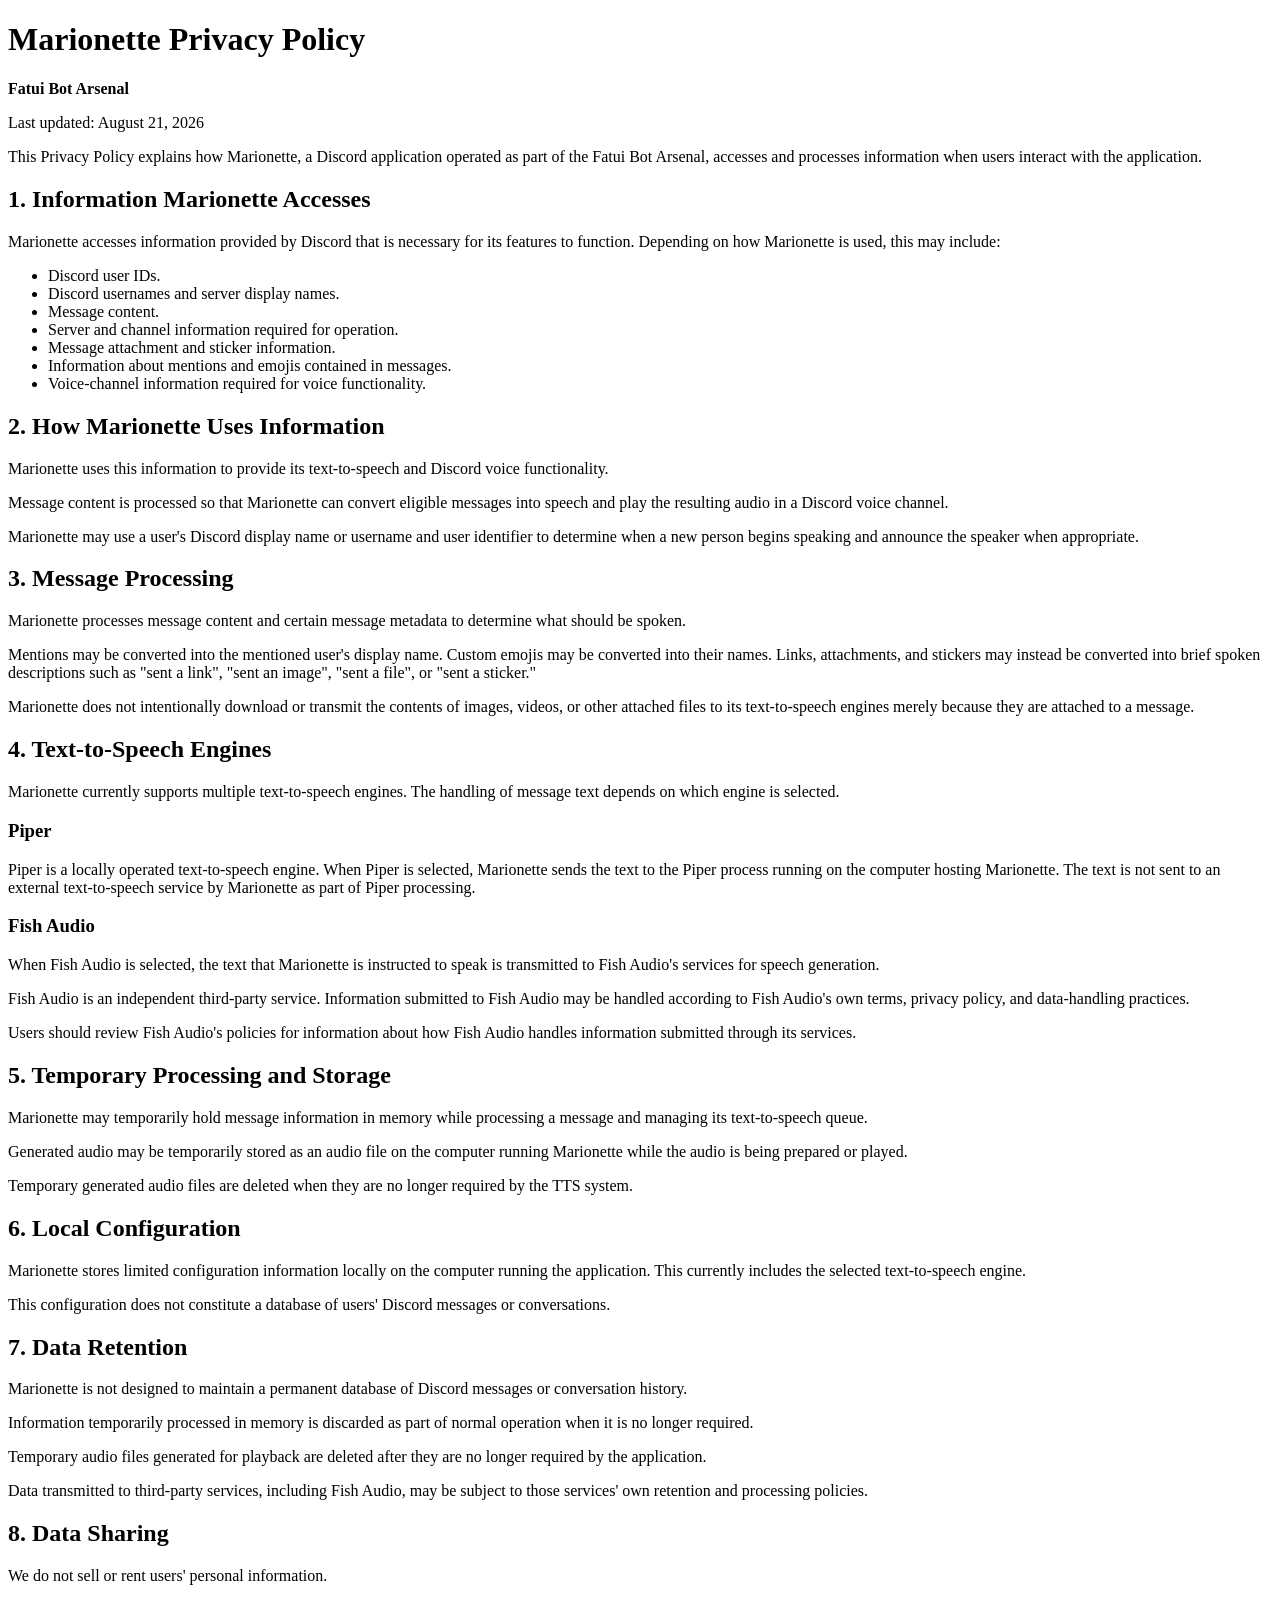
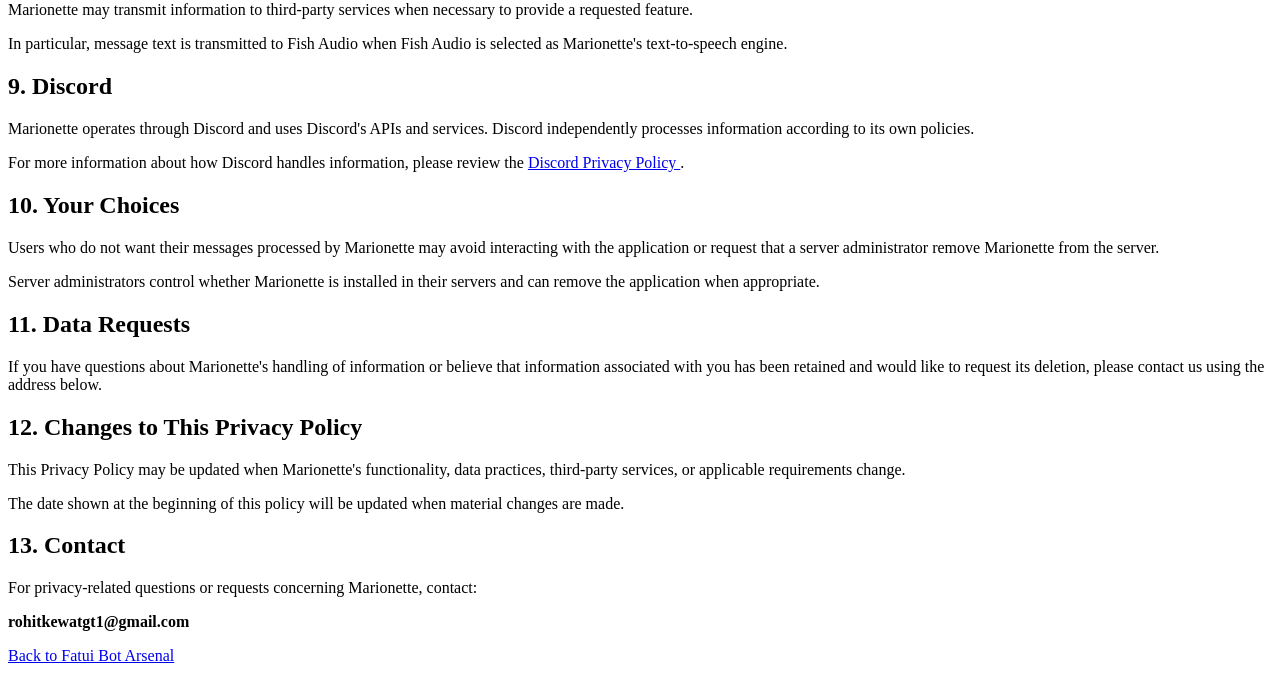
==== marionette/privacy.html @ b76c9cc2 "Update privacy.html" ====
<!DOCTYPE html>
<html lang="en">
<head>
    <meta charset="UTF-8">
    <meta name="viewport" content="width=device-width, initial-scale=1.0">

    <title>Privacy Policy - Marionette</title>
</head>

<body>

    <h1>Marionette Privacy Policy</h1>

    <p>
        <strong>Fatui Bot Arsenal</strong>
    </p>

    <p>
        Last updated: August 21, 2026
    </p>

    <p>
        This Privacy Policy explains how Marionette, a Discord
        application operated as part of the Fatui Bot Arsenal,
        accesses and processes information when users interact with
        the application.
    </p>


    <h2>1. Information Marionette Accesses</h2>

    <p>
        Marionette accesses information provided by Discord that is
        necessary for its features to function. Depending on how
        Marionette is used, this may include:
    </p>

    <ul>
        <li>Discord user IDs.</li>
        <li>Discord usernames and server display names.</li>
        <li>Message content.</li>
        <li>Server and channel information required for operation.</li>
        <li>Message attachment and sticker information.</li>
        <li>Information about mentions and emojis contained in messages.</li>
        <li>Voice-channel information required for voice functionality.</li>
    </ul>


    <h2>2. How Marionette Uses Information</h2>

    <p>
        Marionette uses this information to provide its text-to-speech
        and Discord voice functionality.
    </p>

    <p>
        Message content is processed so that Marionette can convert
        eligible messages into speech and play the resulting audio
        in a Discord voice channel.
    </p>

    <p>
        Marionette may use a user's Discord display name or username
        and user identifier to determine when a new person begins
        speaking and announce the speaker when appropriate.
    </p>


    <h2>3. Message Processing</h2>

    <p>
        Marionette processes message content and certain message
        metadata to determine what should be spoken.
    </p>

    <p>
        Mentions may be converted into the mentioned user's display
        name. Custom emojis may be converted into their names.
        Links, attachments, and stickers may instead be converted
        into brief spoken descriptions such as "sent a link",
        "sent an image", "sent a file", or "sent a sticker."
    </p>

    <p>
        Marionette does not intentionally download or transmit the
        contents of images, videos, or other attached files to its
        text-to-speech engines merely because they are attached to a
        message.
    </p>


    <h2>4. Text-to-Speech Engines</h2>

    <p>
        Marionette currently supports multiple text-to-speech
        engines. The handling of message text depends on which
        engine is selected.
    </p>


    <h3>Piper</h3>

    <p>
        Piper is a locally operated text-to-speech engine. When Piper
        is selected, Marionette sends the text to the Piper process
        running on the computer hosting Marionette. The text is not
        sent to an external text-to-speech service by Marionette as
        part of Piper processing.
    </p>


    <h3>Fish Audio</h3>

    <p>
        When Fish Audio is selected, the text that Marionette is
        instructed to speak is transmitted to Fish Audio's services
        for speech generation.
    </p>

    <p>
        Fish Audio is an independent third-party service. Information
        submitted to Fish Audio may be handled according to Fish
        Audio's own terms, privacy policy, and data-handling
        practices.
    </p>

    <p>
        Users should review Fish Audio's policies for information
        about how Fish Audio handles information submitted through
        its services.
    </p>


    <h2>5. Temporary Processing and Storage</h2>

    <p>
        Marionette may temporarily hold message information in memory
        while processing a message and managing its text-to-speech
        queue.
    </p>

    <p>
        Generated audio may be temporarily stored as an audio file
        on the computer running Marionette while the audio is being
        prepared or played.
    </p>

    <p>
        Temporary generated audio files are deleted when they are no
        longer required by the TTS system.
    </p>


    <h2>6. Local Configuration</h2>

    <p>
        Marionette stores limited configuration information locally
        on the computer running the application. This currently
        includes the selected text-to-speech engine.
    </p>

    <p>
        This configuration does not constitute a database of users'
        Discord messages or conversations.
    </p>


    <h2>7. Data Retention</h2>

    <p>
        Marionette is not designed to maintain a permanent database
        of Discord messages or conversation history.
    </p>

    <p>
        Information temporarily processed in memory is discarded as
        part of normal operation when it is no longer required.
    </p>

    <p>
        Temporary audio files generated for playback are deleted
        after they are no longer required by the application.
    </p>

    <p>
        Data transmitted to third-party services, including Fish
        Audio, may be subject to those services' own retention and
        processing policies.
    </p>


    <h2>8. Data Sharing</h2>

    <p>
        We do not sell or rent users' personal information.
    </p>

    <p>
        Marionette may transmit information to third-party services
        when necessary to provide a requested feature.
    </p>

    <p>
        In particular, message text is transmitted to Fish Audio when
        Fish Audio is selected as Marionette's text-to-speech engine.
    </p>


    <h2>9. Discord</h2>

    <p>
        Marionette operates through Discord and uses Discord's APIs
        and services. Discord independently processes information
        according to its own policies.
    </p>

    <p>
        For more information about how Discord handles information,
        please review the
        <a href="https://discord.com/privacy">
            Discord Privacy Policy
        </a>.
    </p>


    <h2>10. Your Choices</h2>

    <p>
        Users who do not want their messages processed by Marionette
        may avoid interacting with the application or request that a
        server administrator remove Marionette from the server.
    </p>

    <p>
        Server administrators control whether Marionette is installed
        in their servers and can remove the application when
        appropriate.
    </p>


    <h2>11. Data Requests</h2>

    <p>
        If you have questions about Marionette's handling of
        information or believe that information associated with you
        has been retained and would like to request its deletion,
        please contact us using the address below.
    </p>


    <h2>12. Changes to This Privacy Policy</h2>

    <p>
        This Privacy Policy may be updated when Marionette's
        functionality, data practices, third-party services, or
        applicable requirements change.
    </p>

    <p>
        The date shown at the beginning of this policy will be
        updated when material changes are made.
    </p>


    <h2>13. Contact</h2>

    <p>
        For privacy-related questions or requests concerning
        Marionette, contact:
    </p>

    <p>
        <strong>rohitkewatgt1@gmail.com</strong>
    </p>


    <p>
        <a href="../index.html">
            Back to Fatui Bot Arsenal
        </a>
    </p>

</body>
</html>
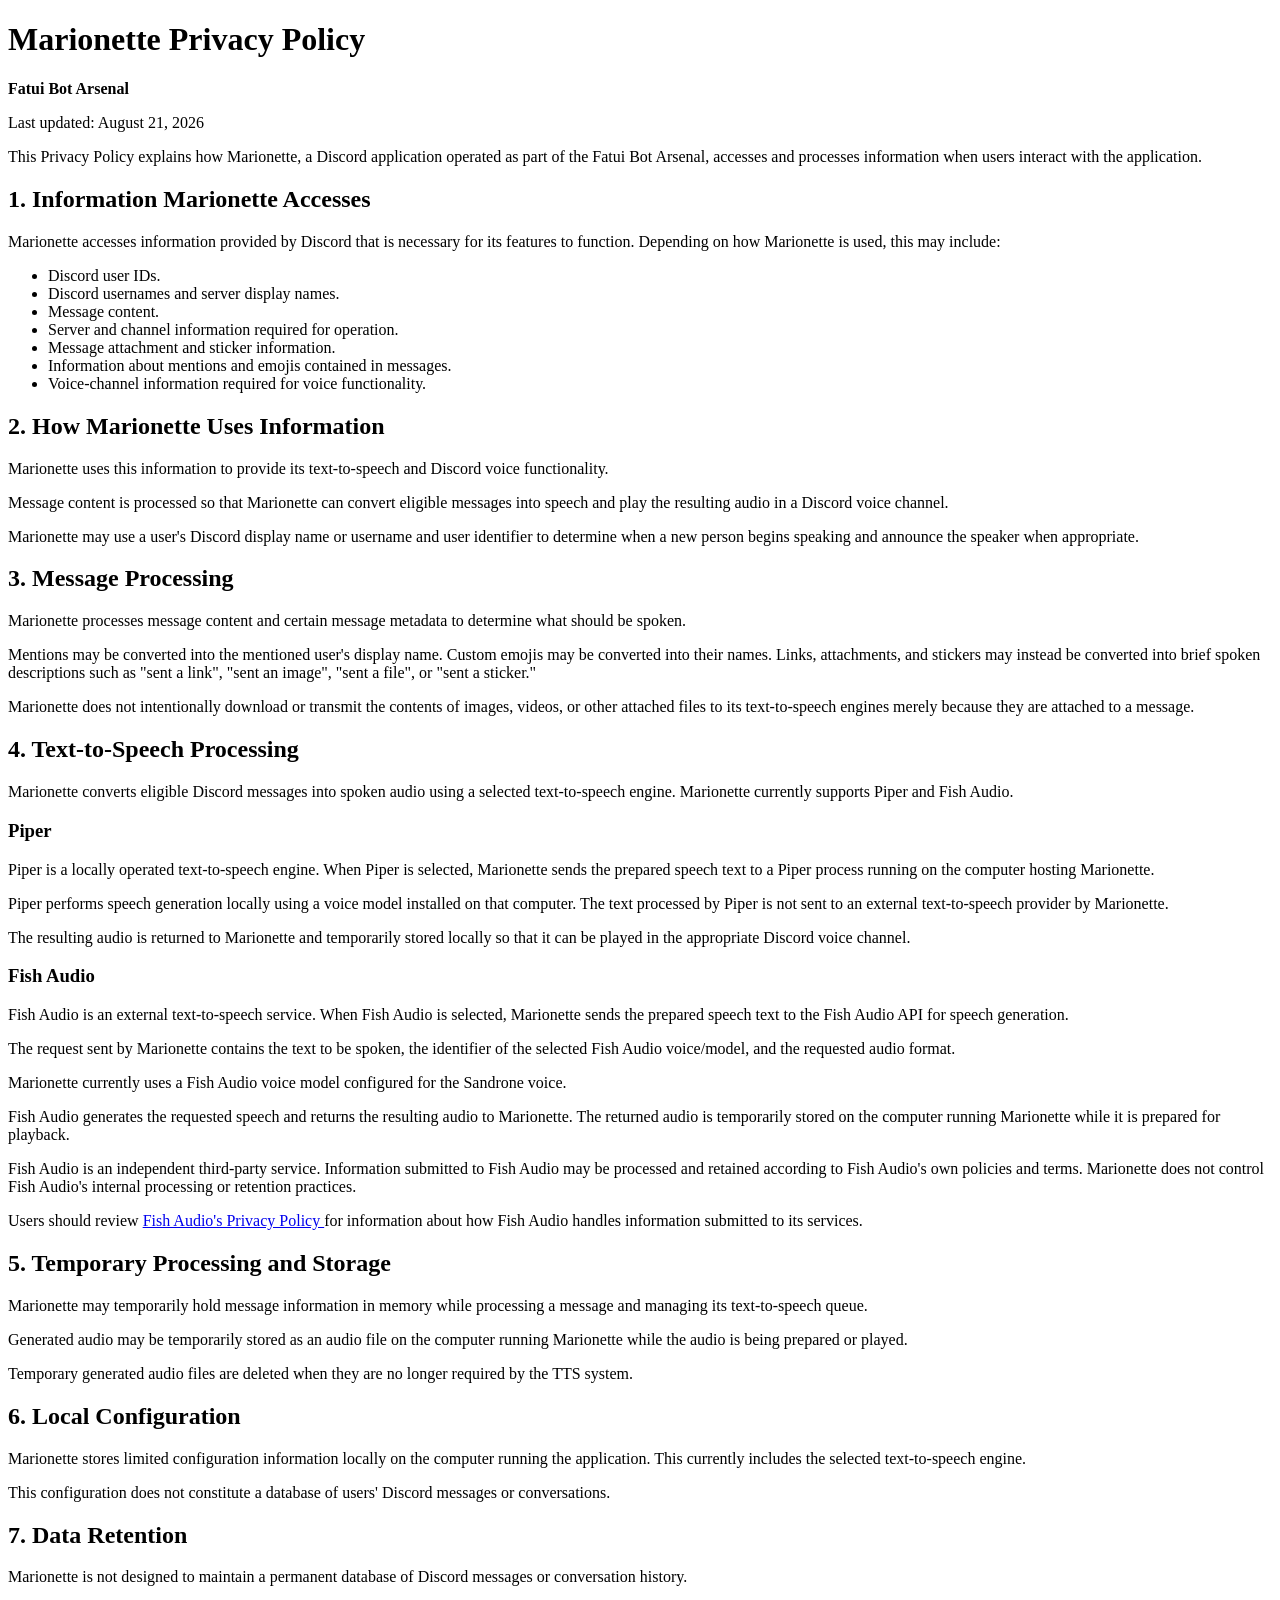
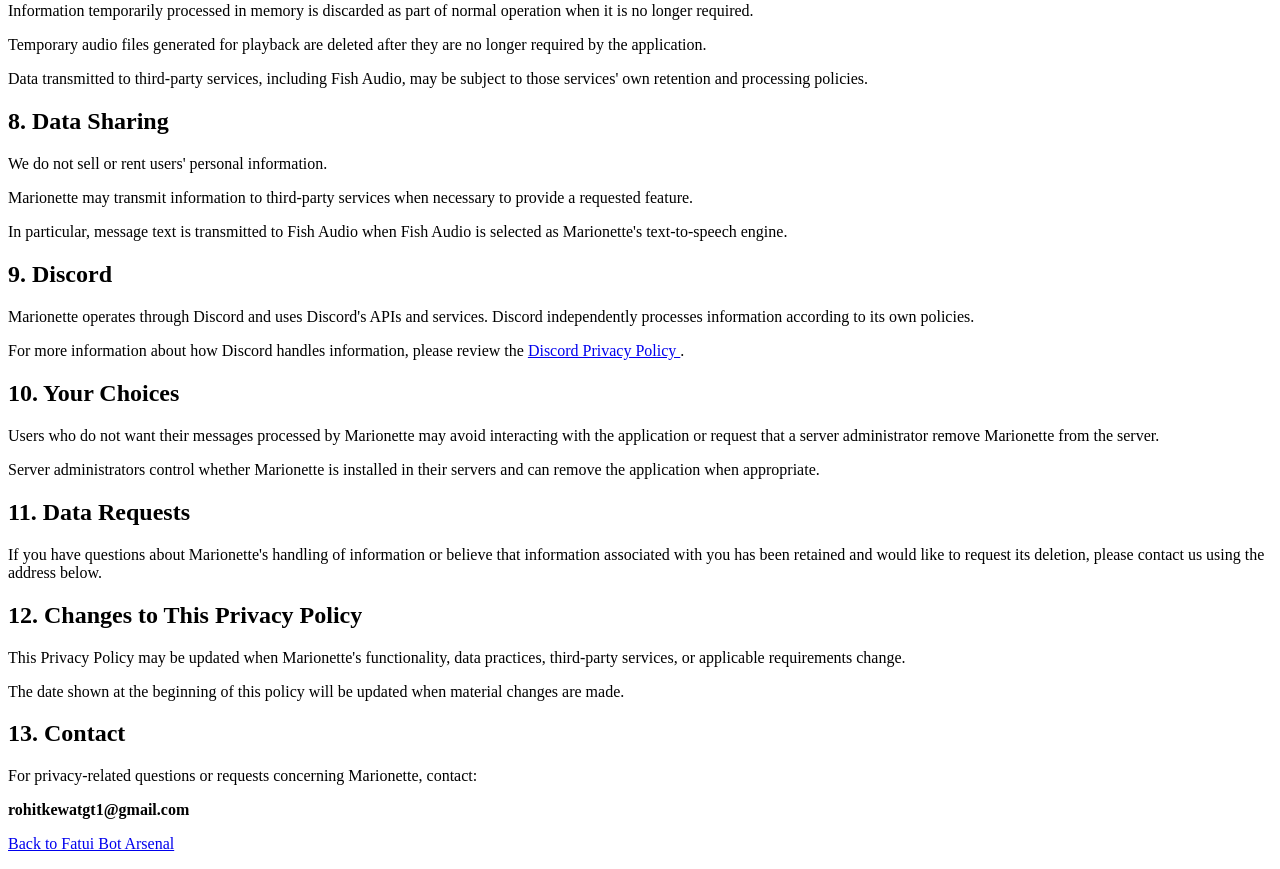
==== commit 9e57f934: "Update privacy.html" ====
--- a/marionette/privacy.html
+++ b/marionette/privacy.html
@@ -89,47 +89,76 @@
     </p>
 
 
-    <h2>4. Text-to-Speech Engines</h2>
-
-    <p>
-        Marionette currently supports multiple text-to-speech
-        engines. The handling of message text depends on which
-        engine is selected.
-    </p>
-
-
-    <h3>Piper</h3>
-
-    <p>
-        Piper is a locally operated text-to-speech engine. When Piper
-        is selected, Marionette sends the text to the Piper process
-        running on the computer hosting Marionette. The text is not
-        sent to an external text-to-speech service by Marionette as
-        part of Piper processing.
-    </p>
-
-
-    <h3>Fish Audio</h3>
-
-    <p>
-        When Fish Audio is selected, the text that Marionette is
-        instructed to speak is transmitted to Fish Audio's services
-        for speech generation.
-    </p>
-
-    <p>
-        Fish Audio is an independent third-party service. Information
-        submitted to Fish Audio may be handled according to Fish
-        Audio's own terms, privacy policy, and data-handling
-        practices.
-    </p>
-
-    <p>
-        Users should review Fish Audio's policies for information
-        about how Fish Audio handles information submitted through
-        its services.
-    </p>
-
+    <h2>4. Text-to-Speech Processing</h2>
+
+<p>
+    Marionette converts eligible Discord messages into spoken audio
+    using a selected text-to-speech engine. Marionette currently
+    supports Piper and Fish Audio.
+</p>
+
+<h3>Piper</h3>
+
+<p>
+    Piper is a locally operated text-to-speech engine. When Piper is
+    selected, Marionette sends the prepared speech text to a Piper
+    process running on the computer hosting Marionette.
+</p>
+
+<p>
+    Piper performs speech generation locally using a voice model
+    installed on that computer. The text processed by Piper is not
+    sent to an external text-to-speech provider by Marionette.
+</p>
+
+<p>
+    The resulting audio is returned to Marionette and temporarily
+    stored locally so that it can be played in the appropriate
+    Discord voice channel.
+</p>
+
+<h3>Fish Audio</h3>
+
+<p>
+    Fish Audio is an external text-to-speech service. When Fish Audio
+    is selected, Marionette sends the prepared speech text to the
+    Fish Audio API for speech generation.
+</p>
+
+<p>
+    The request sent by Marionette contains the text to be spoken,
+    the identifier of the selected Fish Audio voice/model, and the
+    requested audio format.
+</p>
+
+<p>
+    Marionette currently uses a Fish Audio voice model configured for
+    the Sandrone voice.
+</p>
+
+<p>
+    Fish Audio generates the requested speech and returns the
+    resulting audio to Marionette. The returned audio is temporarily
+    stored on the computer running Marionette while it is prepared
+    for playback.
+</p>
+
+<p>
+    Fish Audio is an independent third-party service. Information
+    submitted to Fish Audio may be processed and retained according
+    to Fish Audio's own policies and terms. Marionette does not
+    control Fish Audio's internal processing or retention practices.
+</p>
+
+<p>
+    Users should review
+    <a href="https://fish.audio/privacy/">
+        Fish Audio's Privacy Policy
+    </a>
+    for information about how Fish Audio handles information
+    submitted to its services.
+</p>
+    
 
     <h2>5. Temporary Processing and Storage</h2>
 
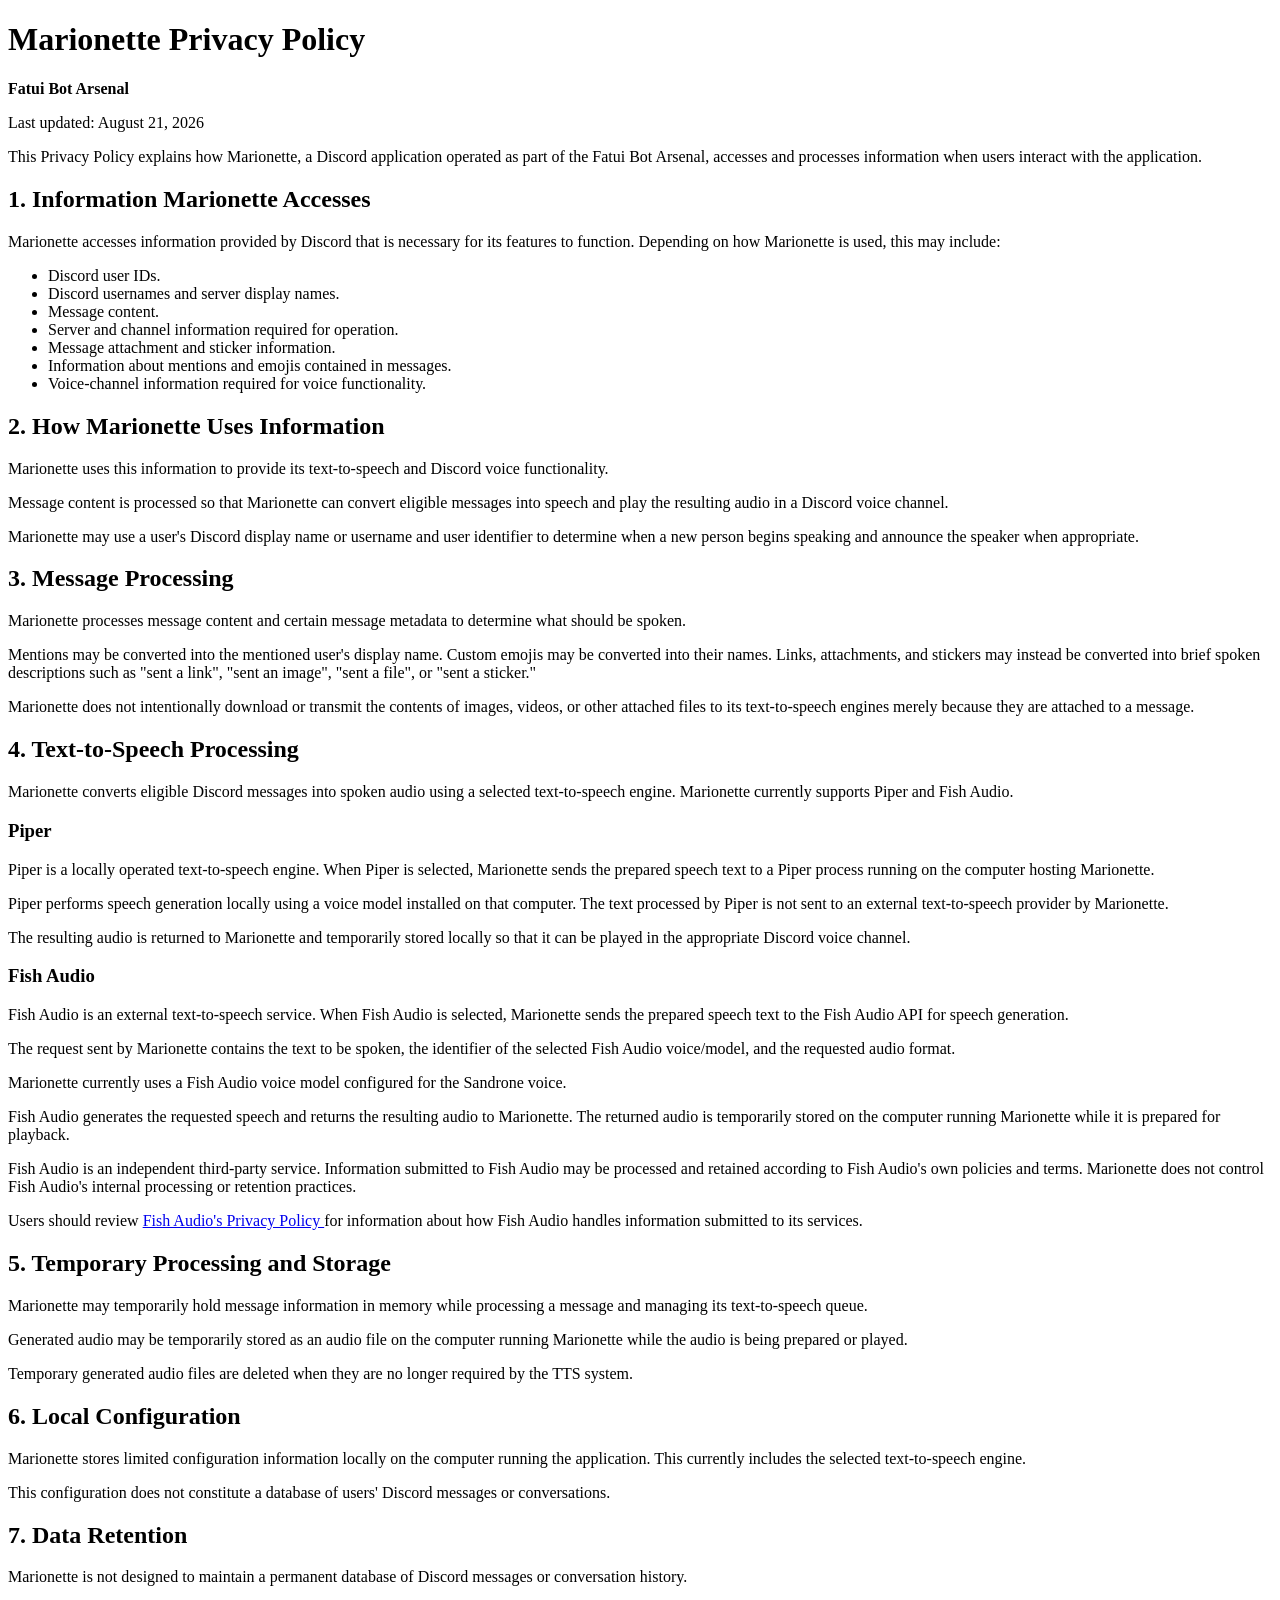
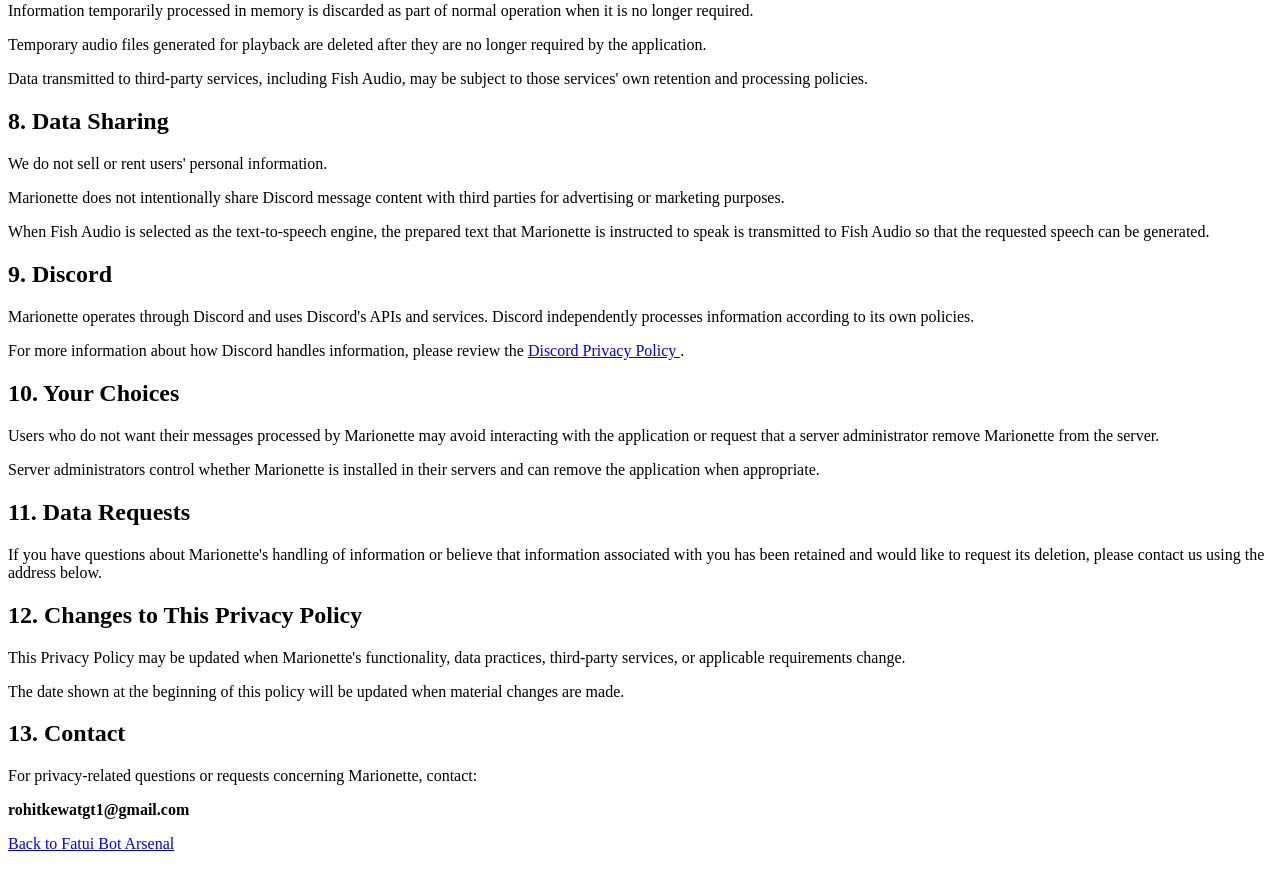
==== commit d2a0cf04: "Update privacy.html" ====
--- a/marionette/privacy.html
+++ b/marionette/privacy.html
@@ -218,22 +218,23 @@
     </p>
 
 
-    <h2>8. Data Sharing</h2>
-
-    <p>
-        We do not sell or rent users' personal information.
-    </p>
-
-    <p>
-        Marionette may transmit information to third-party services
-        when necessary to provide a requested feature.
-    </p>
-
-    <p>
-        In particular, message text is transmitted to Fish Audio when
-        Fish Audio is selected as Marionette's text-to-speech engine.
-    </p>
-
+<h2>8. Data Sharing</h2>
+
+<p>
+    We do not sell or rent users' personal information.
+</p>
+
+<p>
+    Marionette does not intentionally share Discord message content
+    with third parties for advertising or marketing purposes.
+</p>
+
+<p>
+    When Fish Audio is selected as the text-to-speech engine,
+    the prepared text that Marionette is instructed to speak is
+    transmitted to Fish Audio so that the requested speech can be
+    generated.
+</p>
 
     <h2>9. Discord</h2>
 
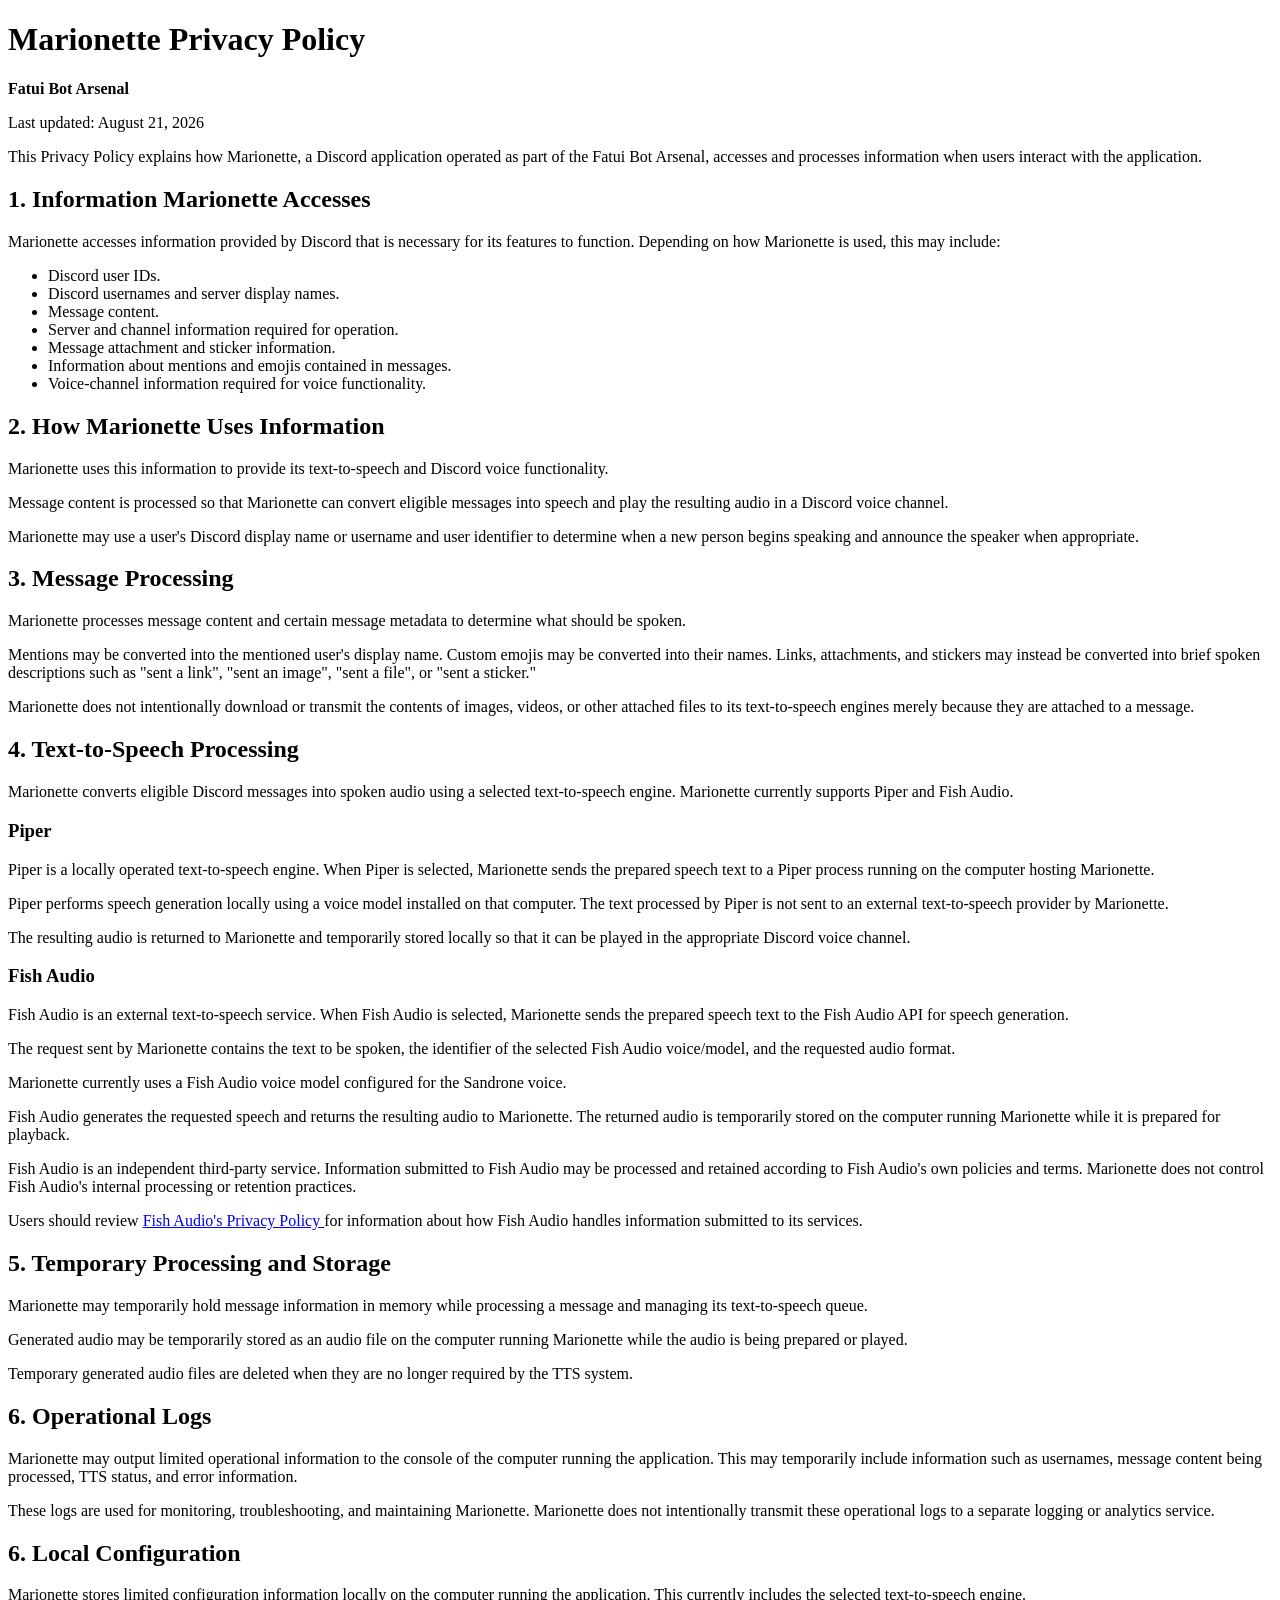
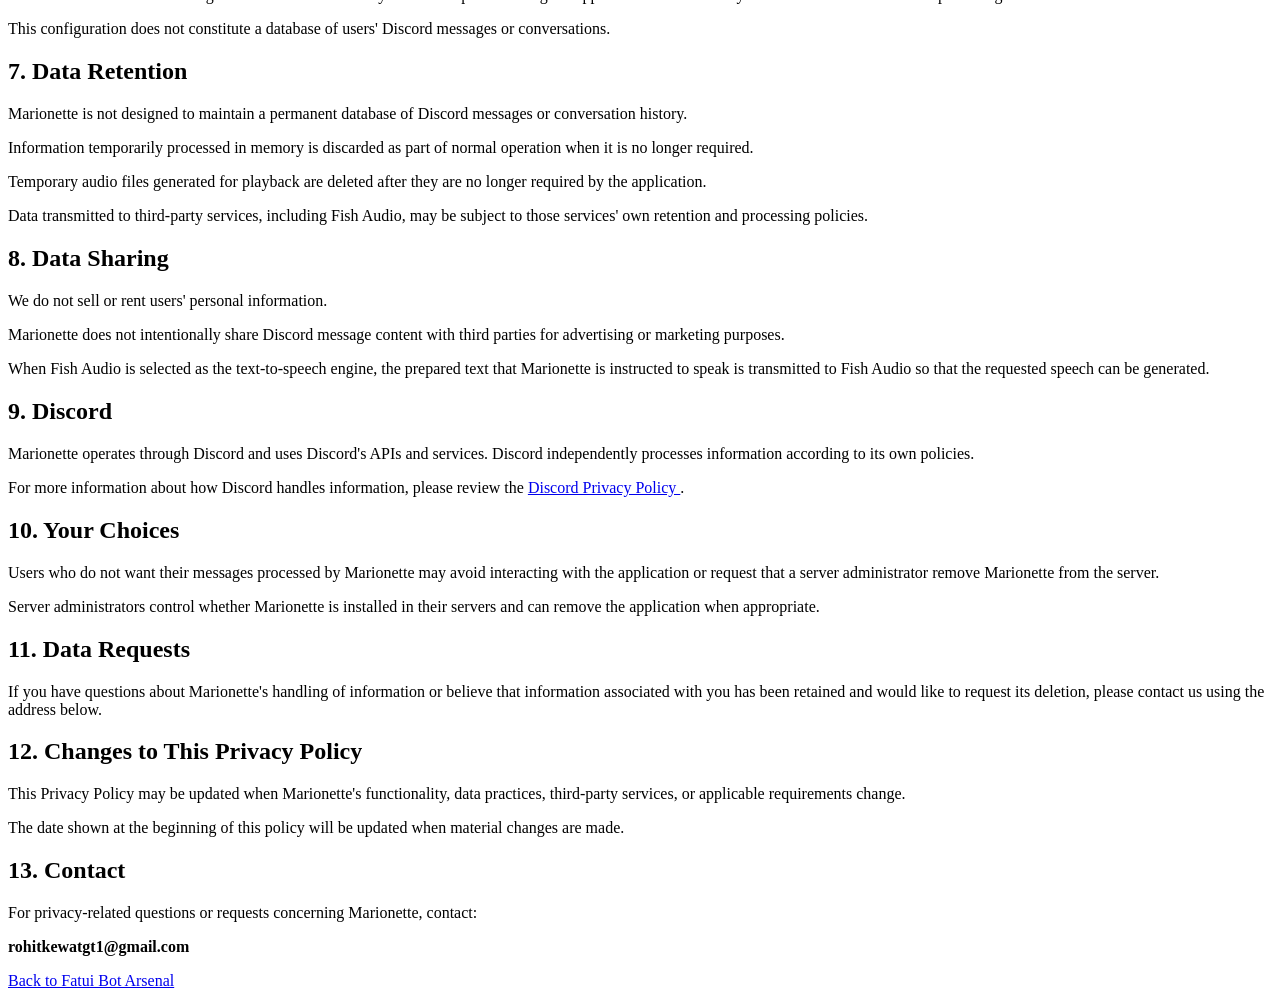
==== commit 7d5dc1a7: "Update privacy.html" ====
--- a/marionette/privacy.html
+++ b/marionette/privacy.html
@@ -180,6 +180,22 @@
     </p>
 
 
+    <h2>6. Operational Logs</h2>
+
+<p>
+    Marionette may output limited operational information to the
+    console of the computer running the application. This may
+    temporarily include information such as usernames, message
+    content being processed, TTS status, and error information.
+</p>
+
+<p>
+    These logs are used for monitoring, troubleshooting, and
+    maintaining Marionette. Marionette does not intentionally
+    transmit these operational logs to a separate logging or
+    analytics service.
+</p>
+    
     <h2>6. Local Configuration</h2>
 
     <p>
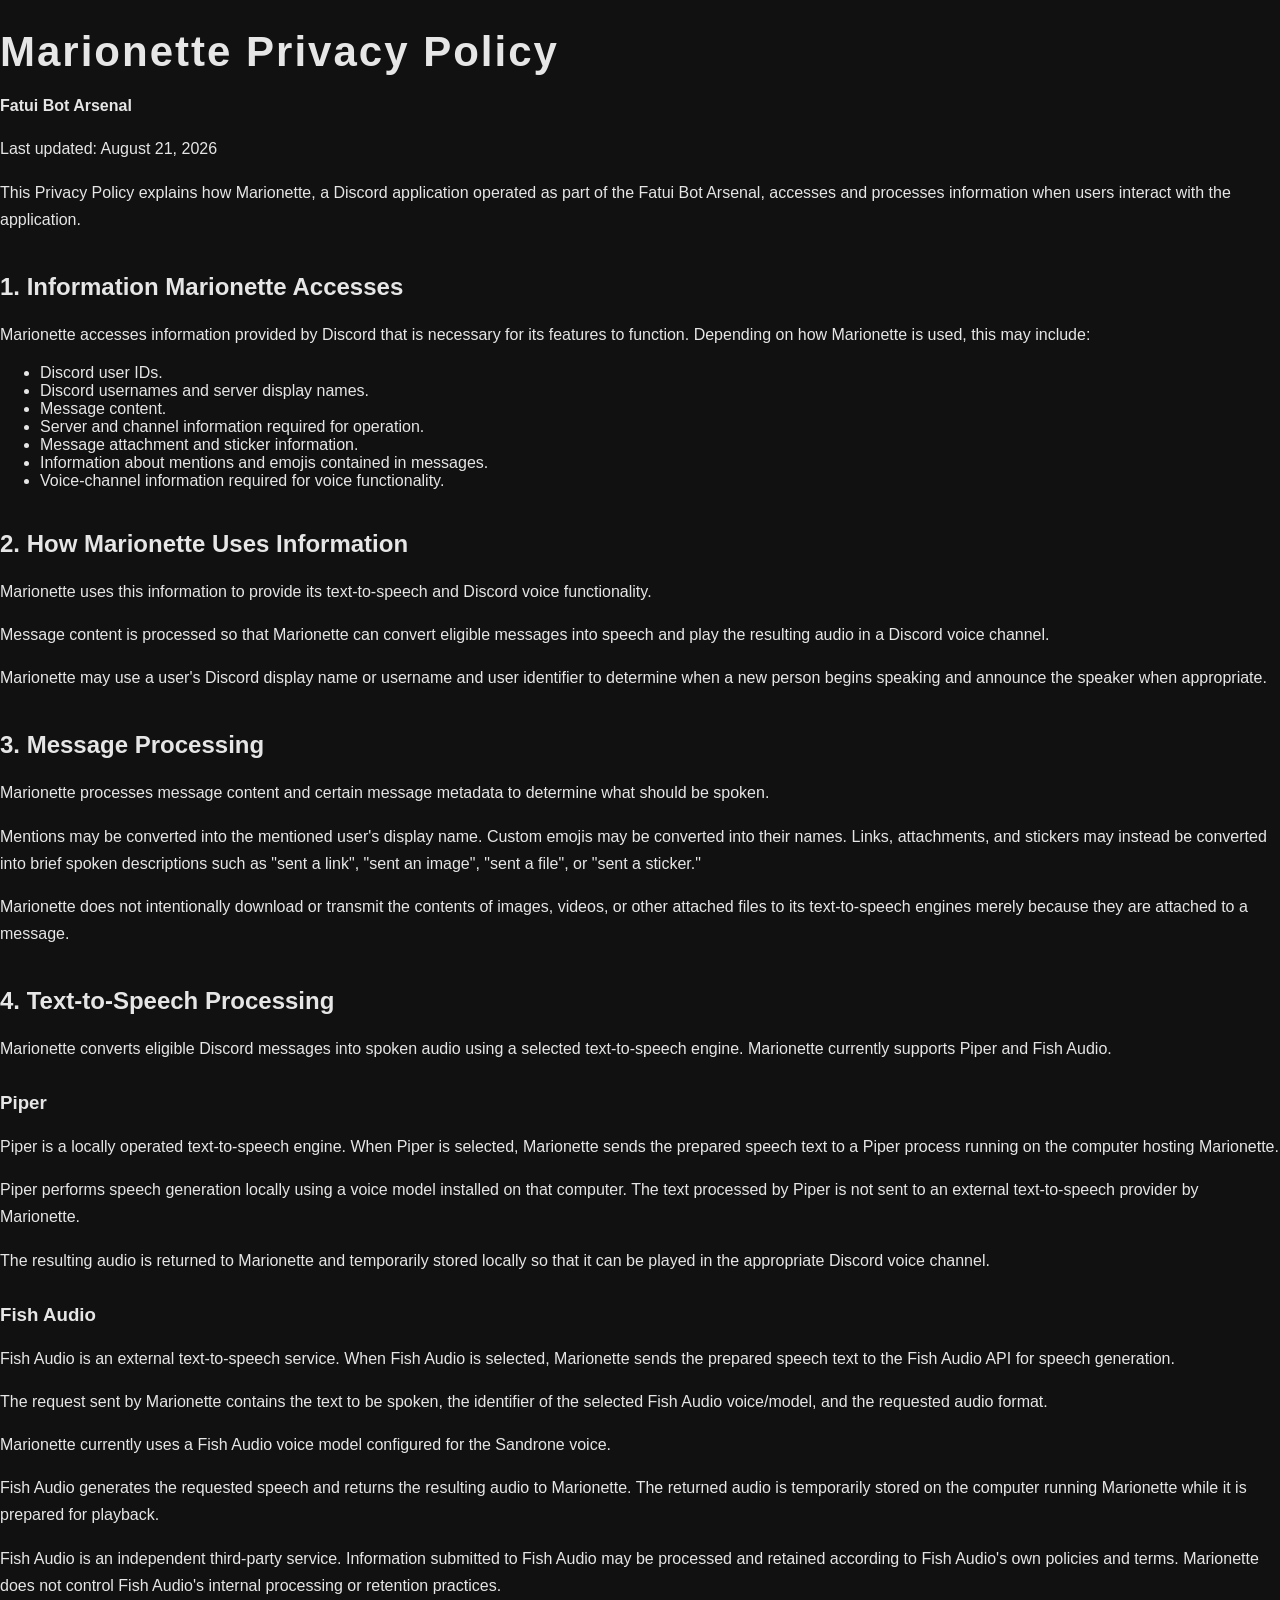
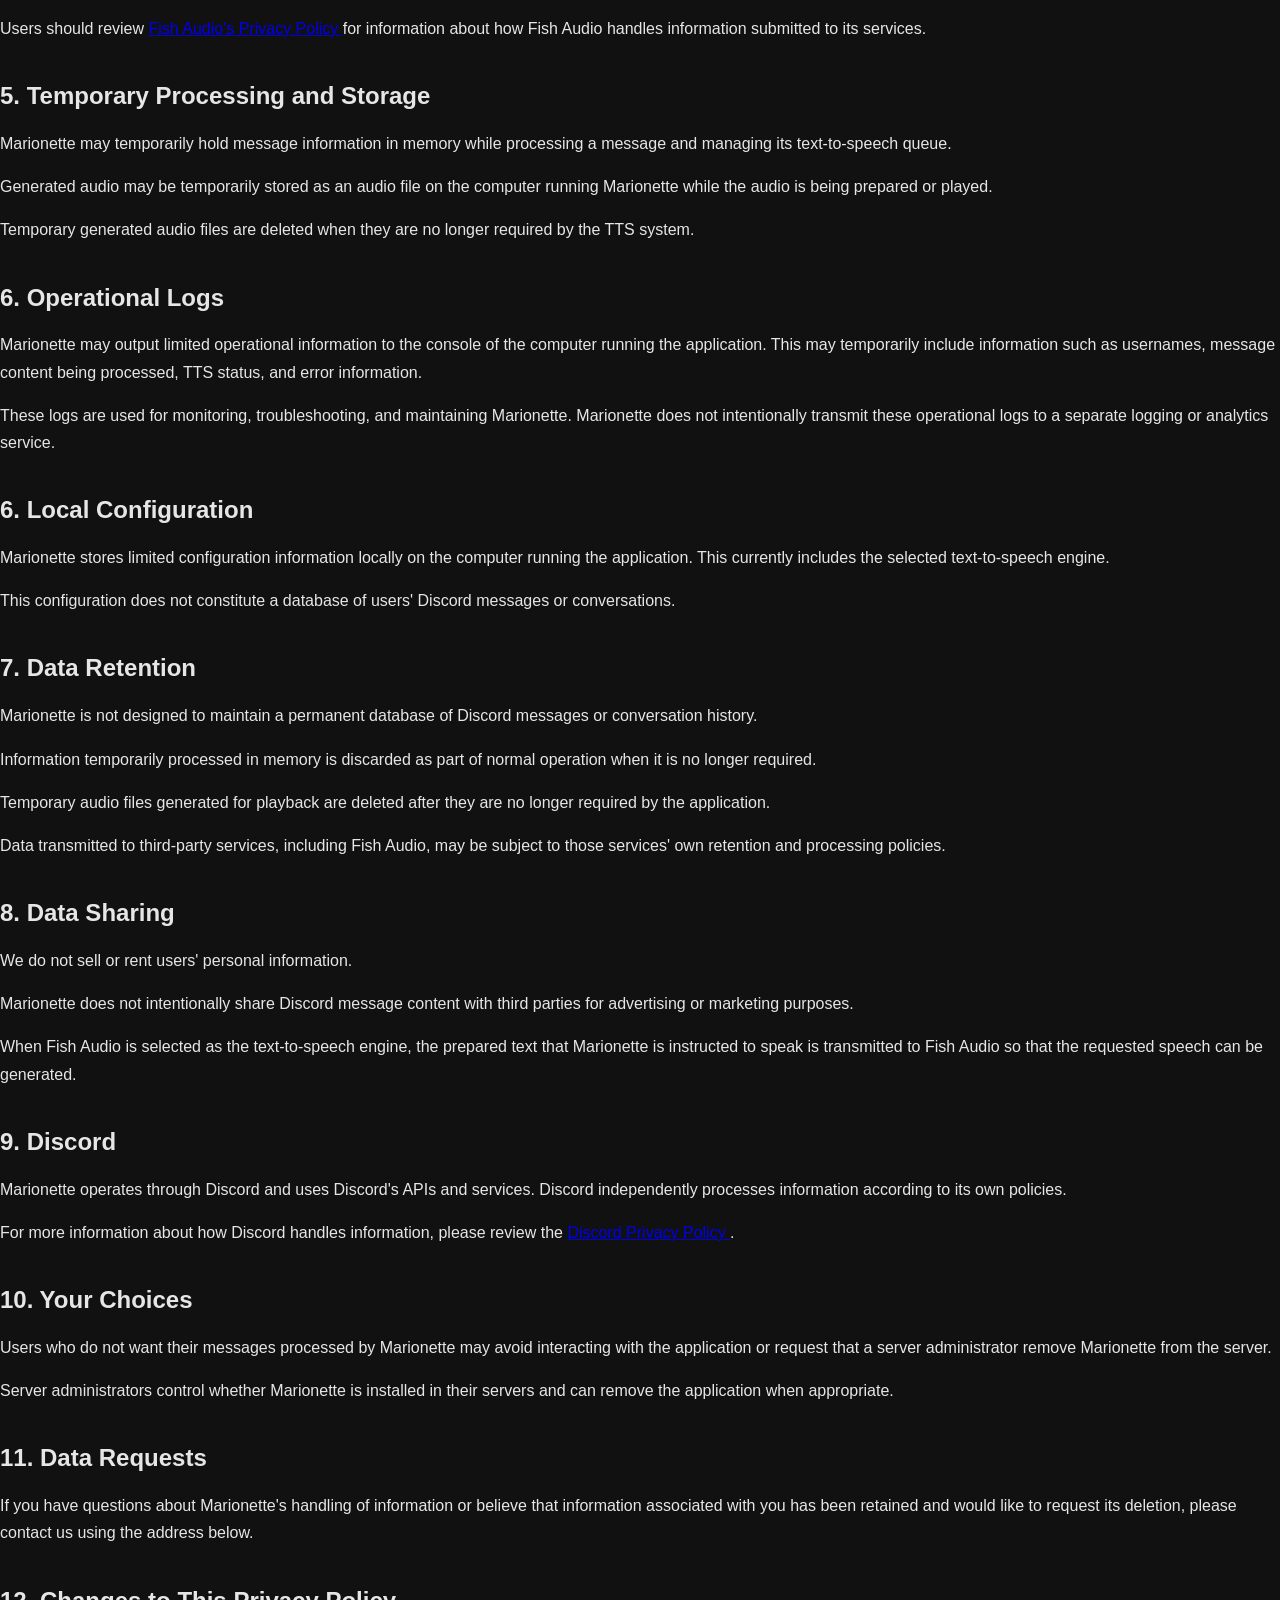
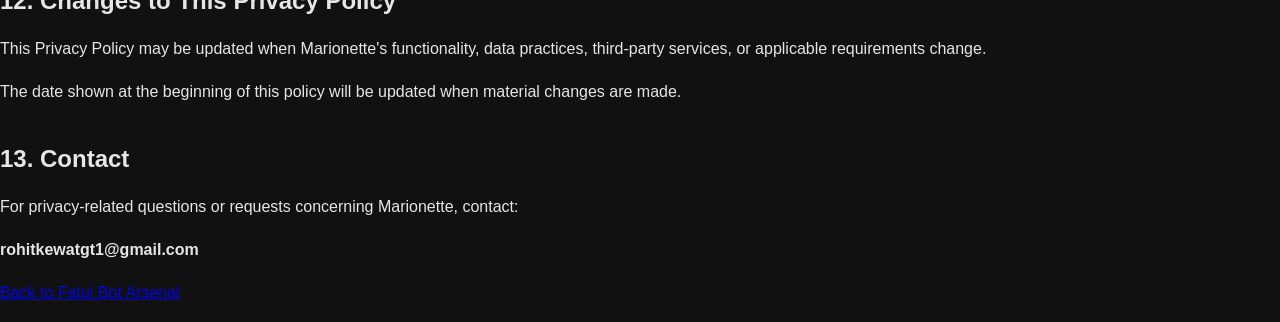
==== commit 52fbefa8: "Update privacy.html" ====
--- a/marionette/privacy.html
+++ b/marionette/privacy.html
@@ -5,6 +5,8 @@
     <meta name="viewport" content="width=device-width, initial-scale=1.0">
 
     <title>Privacy Policy - Marionette</title>
+
+    <link rel="stylesheet" href="../style.css">
 </head>
 
 <body>
--- a/style.css
+++ b/style.css
@@ -0,0 +1,105 @@
+/* -----------------------------------
+   General page settings
+----------------------------------- */
+
+body {
+    margin: 0;
+    padding: 0;
+
+    background-color: #111111;
+    color: #e6e6e6;
+
+    font-family: Arial, Helvetica, sans-serif;
+}
+
+
+/* -----------------------------------
+   Main content container
+----------------------------------- */
+
+.container {
+    width: 90%;
+    max-width: 1000px;
+
+    margin: 0 auto;
+    padding: 60px 0;
+}
+
+
+/* -----------------------------------
+   Headings
+----------------------------------- */
+
+h1 {
+    margin-bottom: 10px;
+
+    font-size: 42px;
+    letter-spacing: 2px;
+}
+
+h2 {
+    margin-top: 40px;
+}
+
+h3 {
+    margin-top: 30px;
+}
+
+
+/* -----------------------------------
+   Text
+----------------------------------- */
+
+p {
+    line-height: 1.7;
+}
+
+.subtitle {
+    color: #aaaaaa;
+    font-size: 18px;
+}
+
+
+/* -----------------------------------
+   Navigation / document links
+----------------------------------- */
+
+.document-links {
+    display: flex;
+    gap: 15px;
+
+    margin-top: 35px;
+}
+
+.document-links a {
+    display: inline-block;
+
+    padding: 12px 20px;
+
+    background-color: #202020;
+    color: #e6e6e6;
+
+    text-decoration: none;
+
+    border: 1px solid #444444;
+}
+
+.document-links a:hover {
+    background-color: #303030;
+}
+
+
+/* -----------------------------------
+   Footer
+----------------------------------- */
+
+footer {
+    margin-top: 80px;
+
+    padding-top: 20px;
+
+    border-top: 1px solid #333333;
+
+    color: #777777;
+    font-size: 14px;
+}
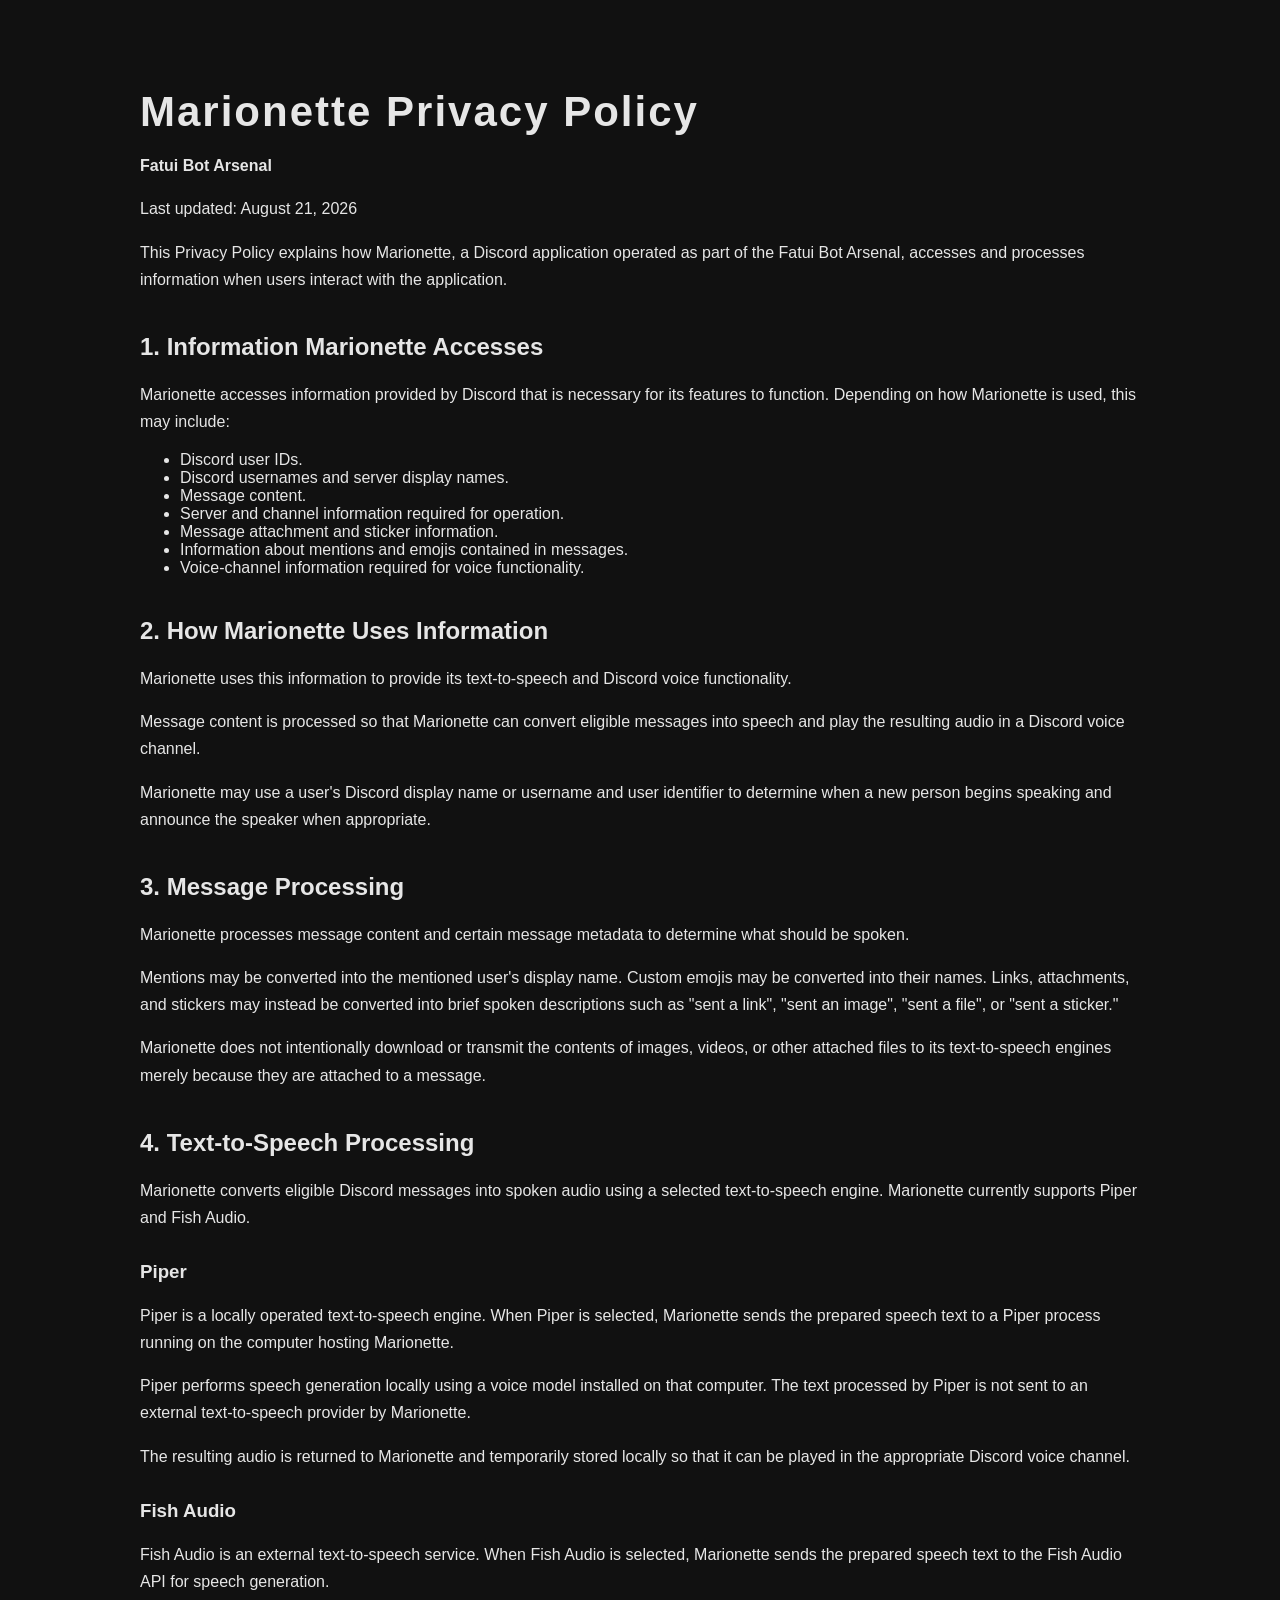
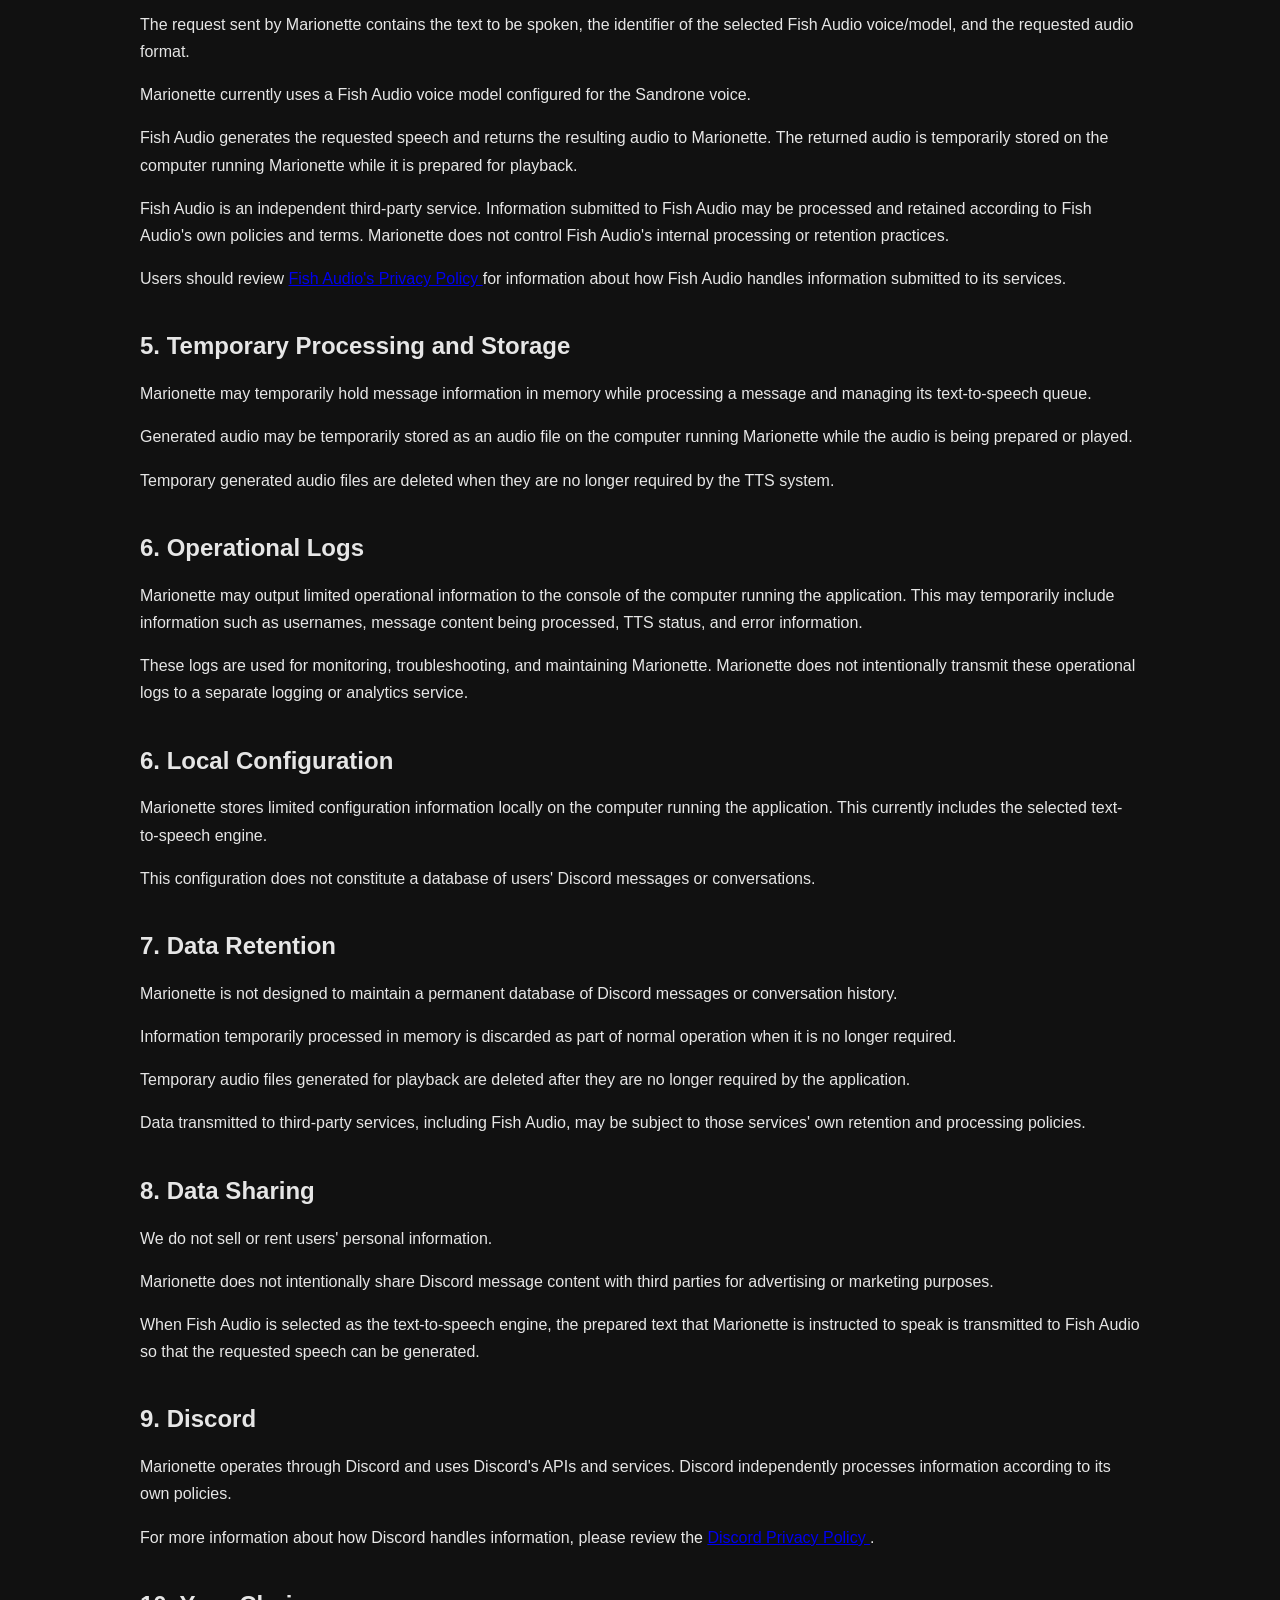
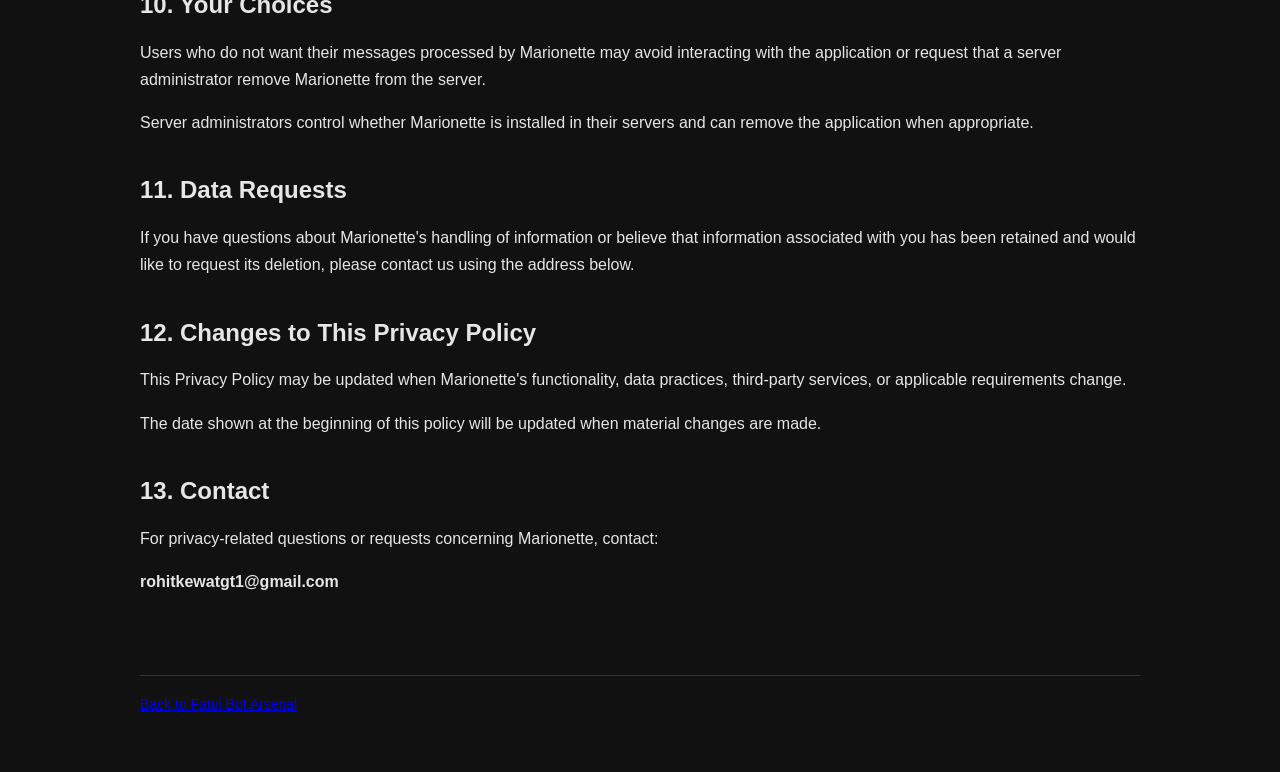
==== commit 1e6d196b: "Update privacy.html" ====
--- a/marionette/privacy.html
+++ b/marionette/privacy.html
@@ -11,7 +11,10 @@
 
 <body>
 
-    <h1>Marionette Privacy Policy</h1>
+    <main class="container">
+
+        <h1>Marionette Privacy Policy</h1>
+
 
     <p>
         <strong>Fatui Bot Arsenal</strong>
@@ -322,11 +325,11 @@
     </p>
 
 
-    <p>
-        <a href="../index.html">
-            Back to Fatui Bot Arsenal
-        </a>
-    </p>
+   <footer>
+            <a href="../index.html">Back to Fatui Bot Arsenal</a>
+        </footer>
+
+    </main>
 
 </body>
 </html>
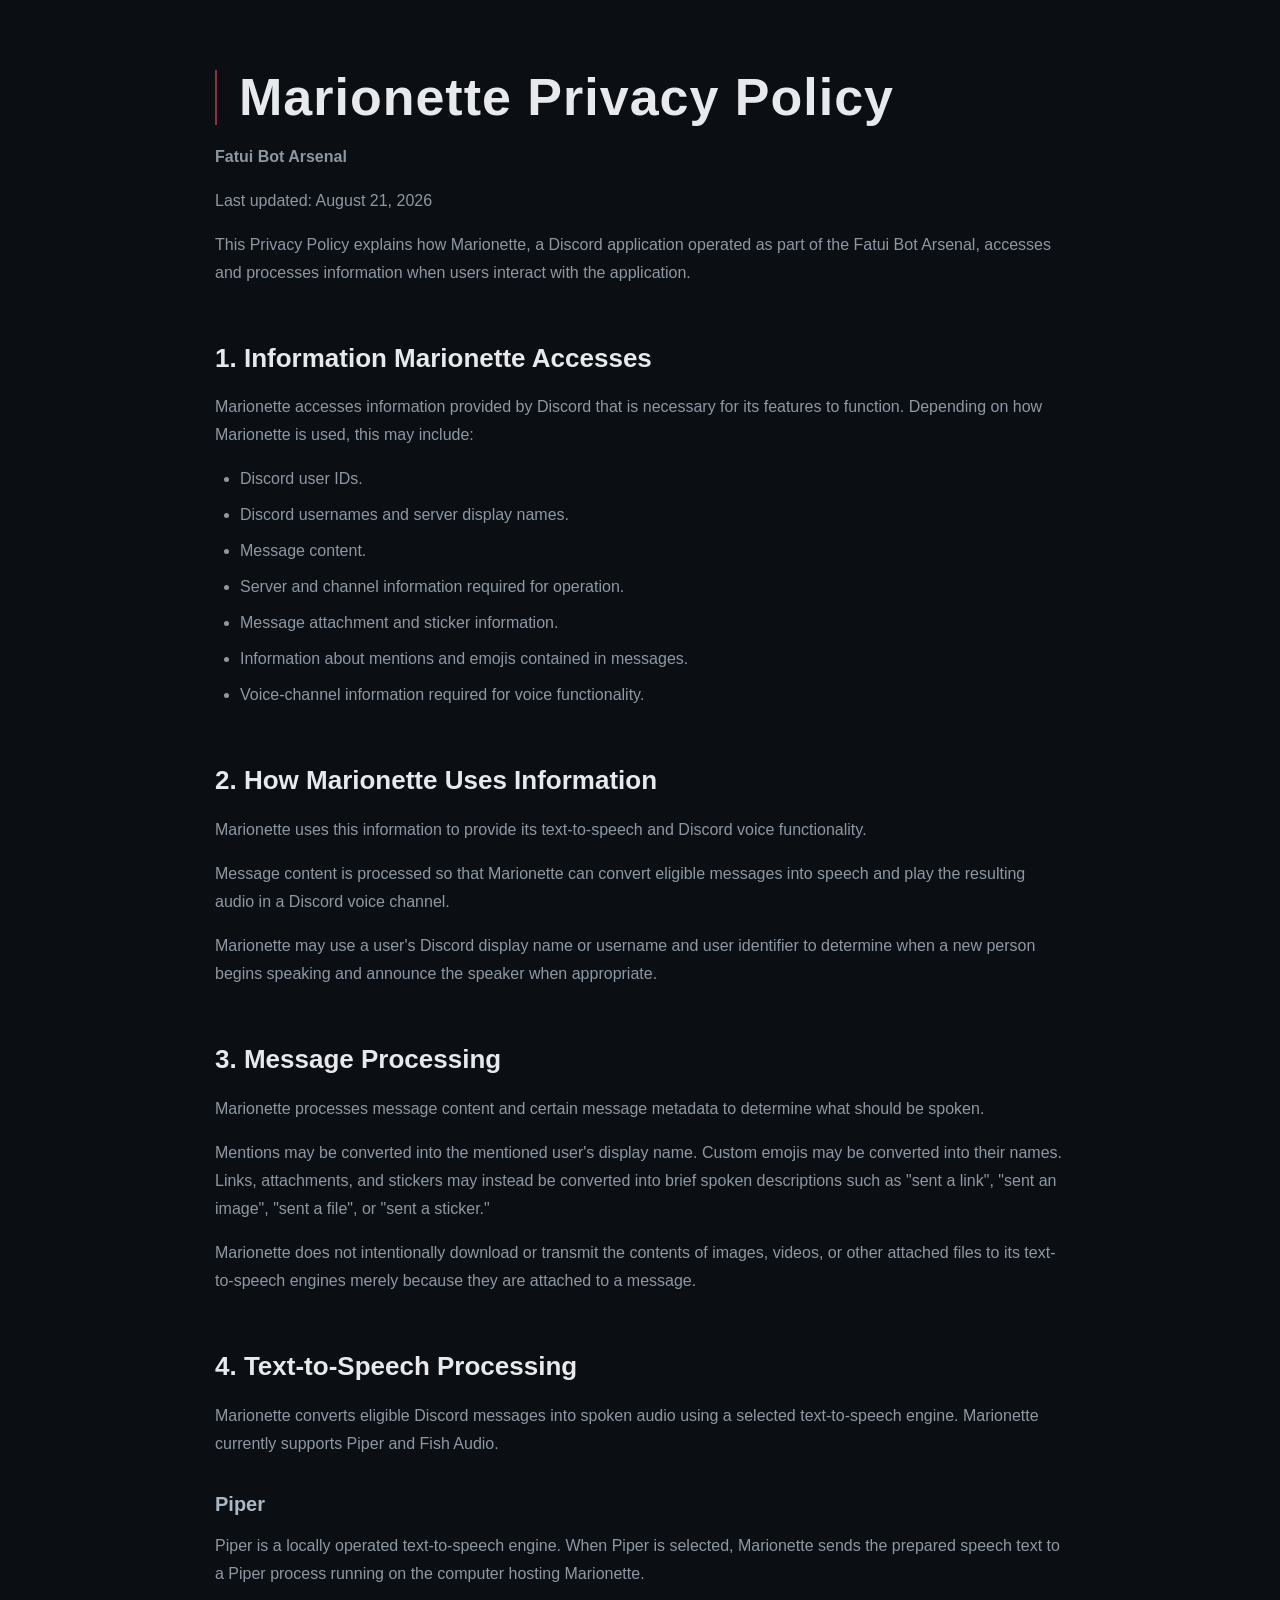
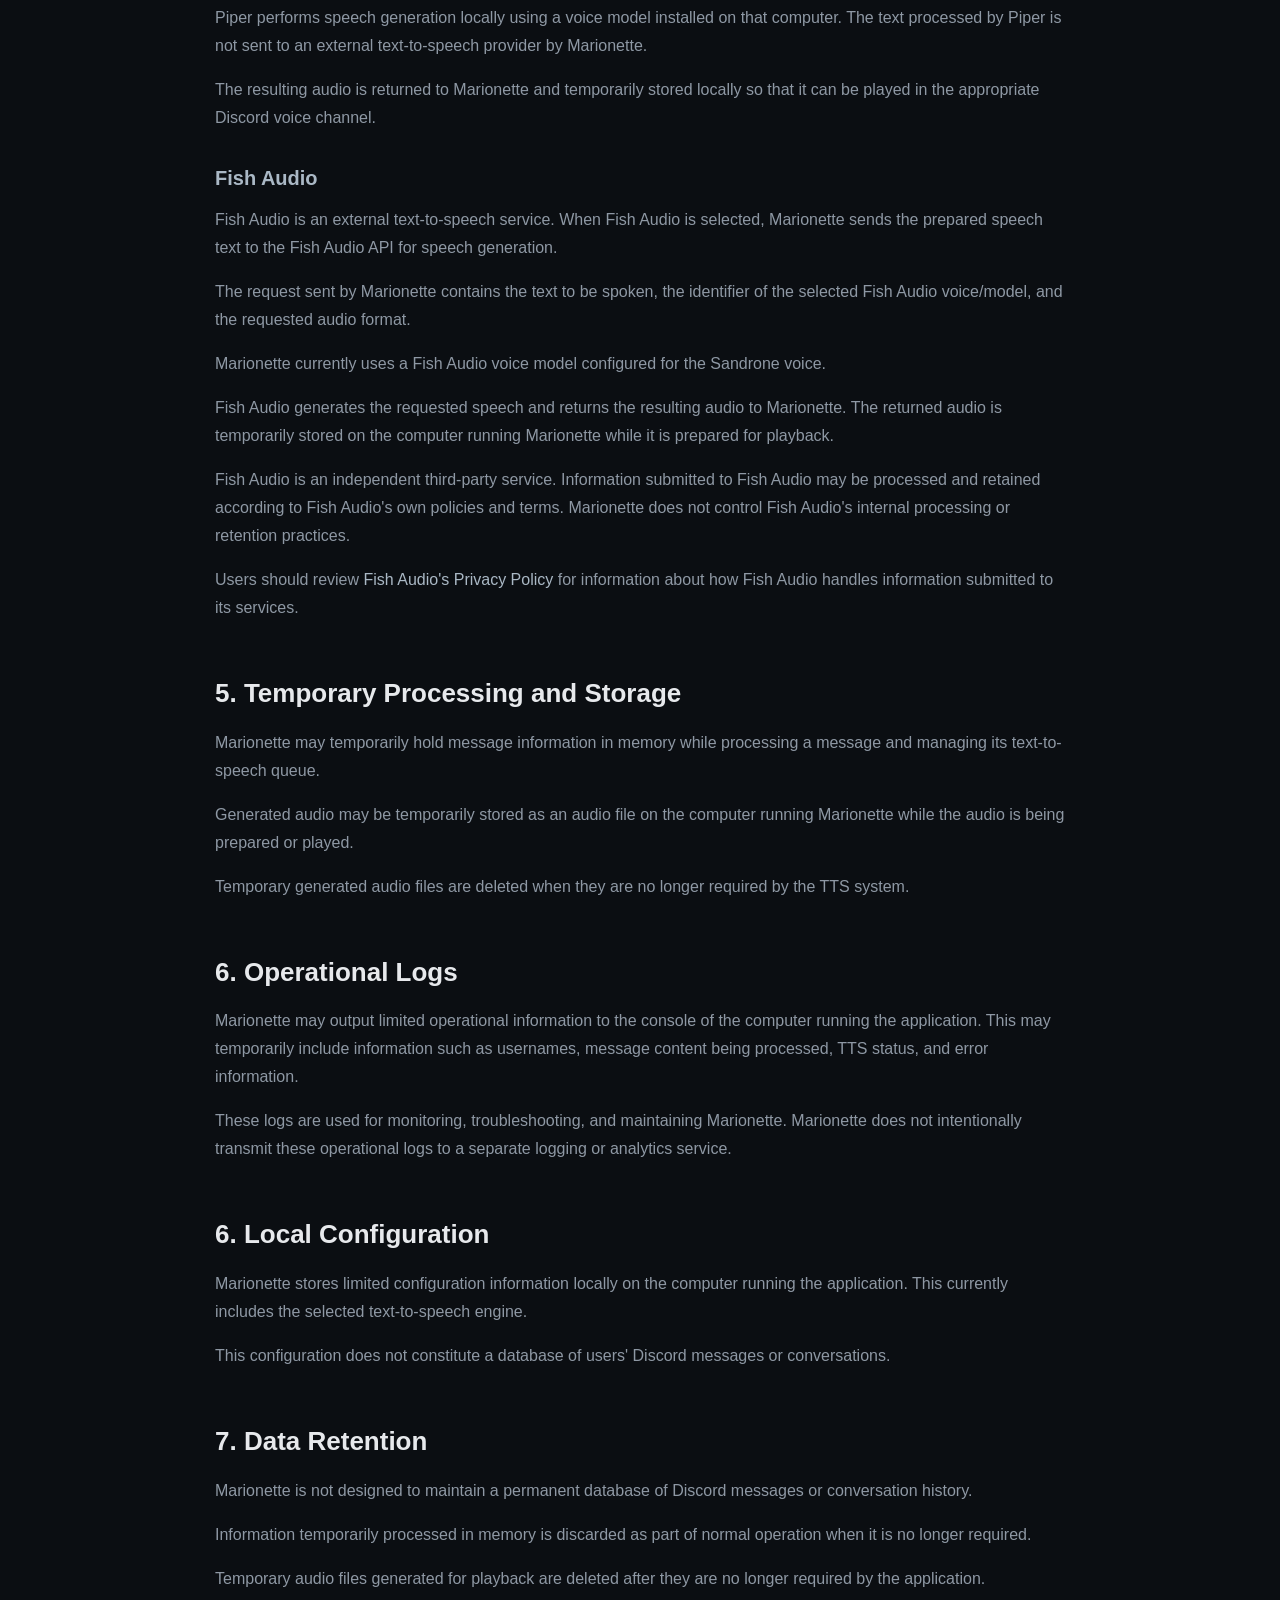
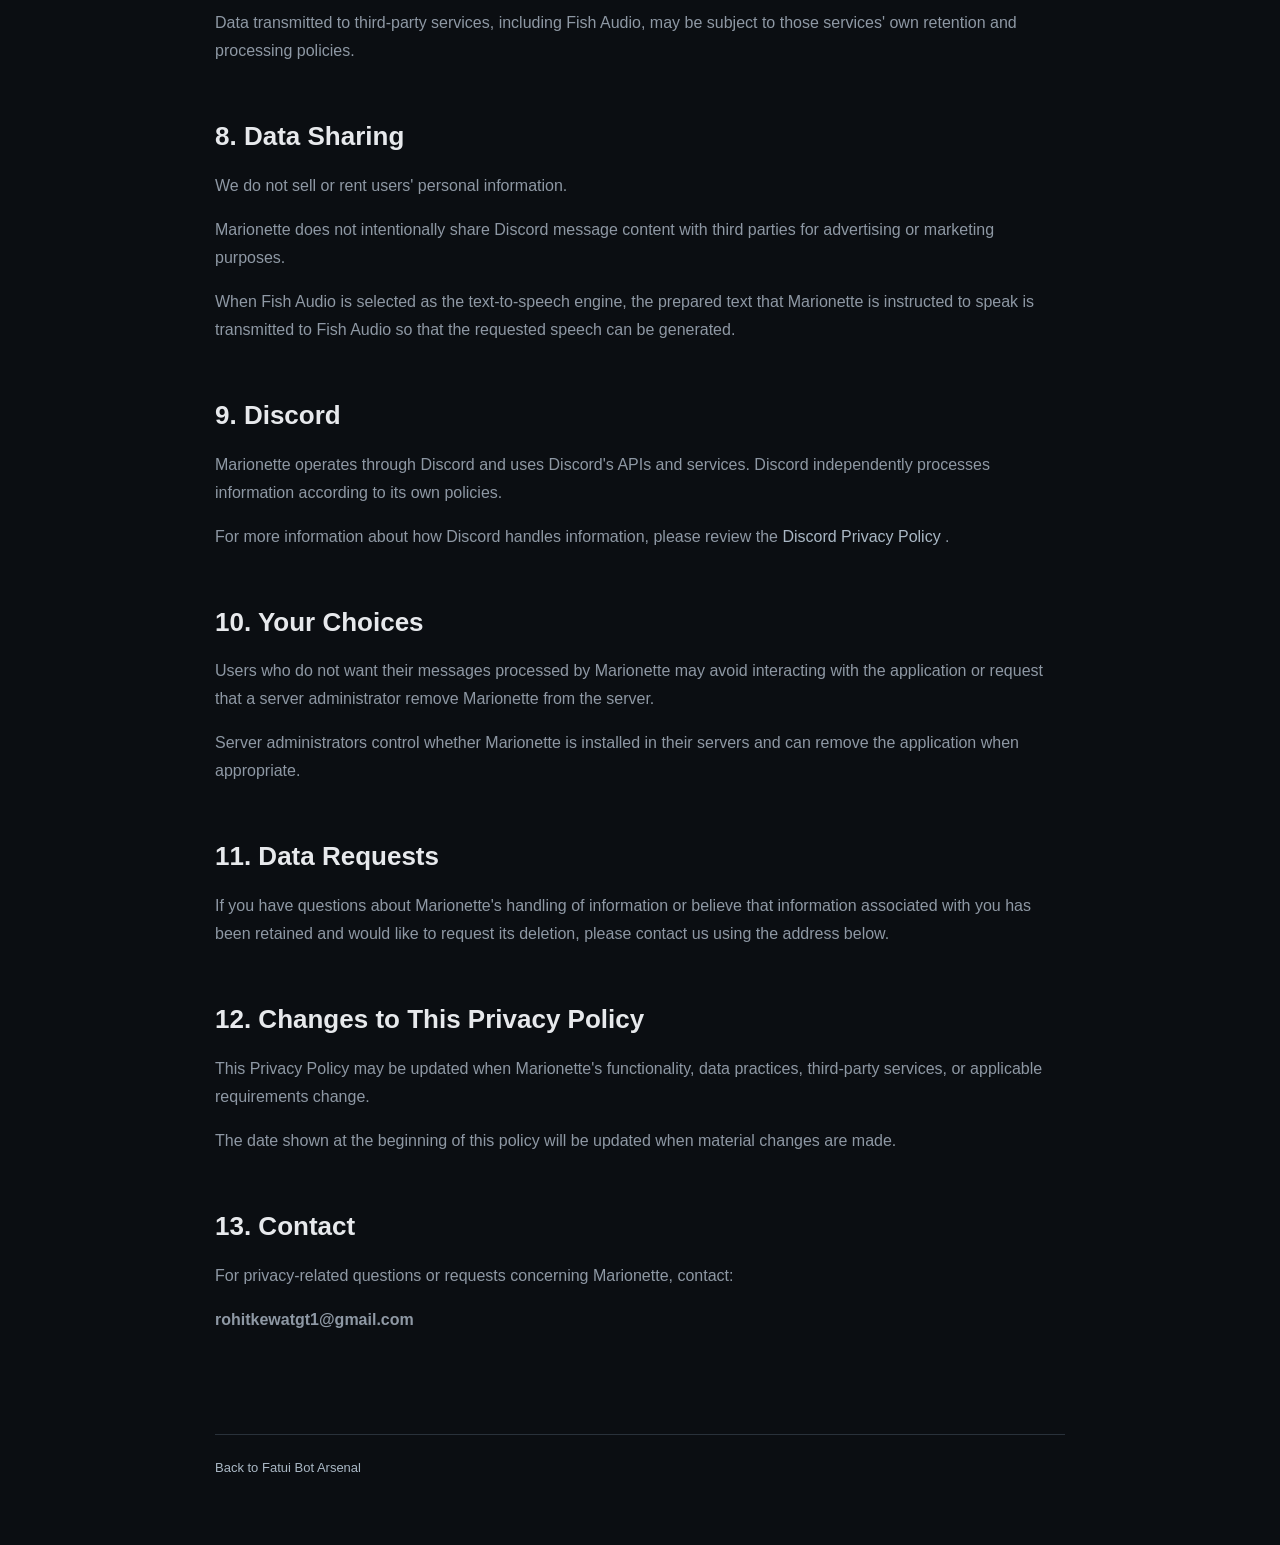
==== commit 4fc8630c: "Update privacy.html" ====
--- a/marionette/privacy.html
+++ b/marionette/privacy.html
@@ -11,7 +11,7 @@
 
 <body>
 
-    <main class="container">
+    <main class="container document-page">
 
         <h1>Marionette Privacy Policy</h1>
 
--- a/style.css
+++ b/style.css
@@ -1,105 +1,417 @@
 /* -----------------------------------
    General page settings
 ----------------------------------- */
+
+:root {
+    --background: #0b0e12;
+    --surface: #12161c;
+    --surface-hover: #181d24;
+
+    --border: #29313a;
+    --border-hover: #3d4854;
+
+    --text: #e7e9ec;
+    --muted: #8e98a4;
+
+    --accent: #8f303d;
+    --accent-hover: #b43d4b;
+
+    --cold: #aab8c5;
+}
+
+* {
+    box-sizing: border-box;
+}
+
 
 body {
     margin: 0;
-    padding: 0;
-
-    background-color: #111111;
-    color: #e6e6e6;
+
+    background-color: var(--background);
+    color: var(--text);
 
     font-family: Arial, Helvetica, sans-serif;
 }
 
 
 /* -----------------------------------
-   Main content container
+   Main content
 ----------------------------------- */
 
 .container {
     width: 90%;
-    max-width: 1000px;
+    max-width: 1050px;
 
     margin: 0 auto;
-    padding: 60px 0;
-}
-
-
-/* -----------------------------------
-   Headings
------------------------------------ */
+    padding: 70px 0;
+}
+
+
+/* -----------------------------------
+   Header
+----------------------------------- */
+
+.site-header {
+    position: relative;
+
+    max-width: 800px;
+
+    margin-bottom: 85px;
+
+    padding-left: 24px;
+
+    border-left: 2px solid var(--accent);
+}
+
+
+.eyebrow {
+    margin: 0 0 14px 0;
+
+    color: var(--cold);
+
+    font-size: 12px;
+    font-weight: bold;
+
+    letter-spacing: 4px;
+}
+
 
 h1 {
-    margin-bottom: 10px;
-
-    font-size: 42px;
-    letter-spacing: 2px;
-}
+    margin: 0 0 20px 0;
+
+    color: var(--text);
+
+    font-size: 52px;
+    font-weight: 700;
+    line-height: 1.05;
+
+    letter-spacing: 1px;
+}
+
+
+.subtitle {
+    margin: 0;
+
+    color: var(--muted);
+
+    font-size: 18px;
+    line-height: 1.7;
+}
+
+
+/* -----------------------------------
+   Section headings
+----------------------------------- */
+
+.section-heading {
+    margin-bottom: 25px;
+}
+
 
 h2 {
-    margin-top: 40px;
-}
-
-h3 {
-    margin-top: 30px;
-}
-
-
-/* -----------------------------------
-   Text
------------------------------------ */
-
-p {
+    margin: 0;
+
+    font-size: 28px;
+}
+
+
+/* -----------------------------------
+   Application grid
+----------------------------------- */
+
+.application-grid {
+    display: grid;
+
+    grid-template-columns: repeat(
+        auto-fit,
+        minmax(280px, 1fr)
+    );
+
+    gap: 20px;
+}
+
+
+/* -----------------------------------
+   Application cards
+----------------------------------- */
+
+.application-card {
+    position: relative;
+
+    padding: 30px;
+
+    background:
+        linear-gradient(
+            135deg,
+            rgba(255, 255, 255, 0.025),
+            transparent 45%
+        ),
+        var(--surface);
+
+    border: 1px solid var(--border);
+
+    overflow: hidden;
+
+    transition:
+        background-color 0.2s ease,
+        border-color 0.2s ease,
+        transform 0.2s ease;
+}
+
+
+.application-card:hover {
+    background:
+        linear-gradient(
+            135deg,
+            rgba(255, 255, 255, 0.04),
+            transparent 45%
+        ),
+        var(--surface-hover);
+
+    border-color: var(--border-hover);
+
+    transform: translateY(-3px);
+}
+
+.application-card::before {
+    content: "";
+
+    position: absolute;
+
+    top: 0;
+    left: 0;
+
+    width: 4px;
+    height: 100%;
+
+    background: var(--accent);
+}
+
+.application-label {
+    margin: 0 0 10px 0;
+
+    color: var(--accent);
+
+    font-size: 11px;
+    font-weight: bold;
+
+    letter-spacing: 2.5px;
+}
+
+
+.application-card h3 {
+    margin: 0;
+
+    color: var(--text);
+
+    font-size: 32px;
+    font-weight: 600;
+    letter-spacing: 0.5px;
+}
+
+
+.application-description {
+    margin: 20px 0 25px 0;
+
+    color: var(--muted);
+
     line-height: 1.7;
 }
 
-.subtitle {
-    color: #aaaaaa;
-    font-size: 18px;
-}
-
-
-/* -----------------------------------
-   Navigation / document links
------------------------------------ */
-
-.document-links {
+
+/* -----------------------------------
+   Application links
+----------------------------------- */
+
+.application-links {
     display: flex;
-    gap: 15px;
-
+
+    gap: 10px;
+
+    flex-wrap: wrap;
+}
+
+
+.application-links a {
+    padding: 9px 15px;
+
+    background-color: transparent;
+
+    border: 1px solid var(--border);
+
+    color: var(--muted);
+
+    font-size: 14px;
+
+    text-decoration: none;
+
+    transition:
+        background-color 0.2s ease,
+        border-color 0.2s ease,
+        color 0.2s ease;
+}
+
+.application-links a:hover {
+    background-color: var(--accent);
+
+    border-color: var(--accent);
+
+    color: #ffffff;
+}
+
+/* -----------------------------------
+   Footer
+----------------------------------- */
+
+footer {
+    margin-top: 100px;
+
+    padding-top: 25px;
+
+    border-top: 1px solid var(--border);
+
+    color: var(--muted);
+
+    font-size: 13px;
+}
+
+
+footer p {
+    margin: 5px 0;
+}
+
+
+/* -----------------------------------
+   Mobile
+----------------------------------- */
+
+@media (max-width: 600px) {
+
+    .container {
+        width: 88%;
+
+        padding: 45px 0;
+    }
+
+
+    .site-header {
+        margin-bottom: 55px;
+    }
+
+
+h1 {
+    font-size: 38px;
+}
+
+    .subtitle {
+        font-size: 16px;
+    }
+
+
+    h2 {
+        font-size: 24px;
+    }
+
+
+    .application-card {
+        padding: 23px;
+    }
+
+}
+
+/* -----------------------------------
+   Document pages
+----------------------------------- */
+
+body:has(.document-page) {
+    background-color: var(--background);
+}
+
+
+.document-page {
+    max-width: 850px;
+}
+
+
+.document-page h1 {
+    padding-left: 22px;
+
+    border-left: 2px solid var(--accent);
+
+    margin-bottom: 18px;
+}
+
+
+.document-page h2 {
+    margin-top: 55px;
+    margin-bottom: 18px;
+
+    color: var(--text);
+
+    font-size: 26px;
+    line-height: 1.3;
+}
+
+
+.document-page h3 {
     margin-top: 35px;
-}
-
-.document-links a {
-    display: inline-block;
-
-    padding: 12px 20px;
-
-    background-color: #202020;
-    color: #e6e6e6;
+    margin-bottom: 14px;
+
+    color: var(--cold);
+
+    font-size: 20px;
+}
+
+
+.document-page p,
+.document-page li {
+    color: var(--muted);
+
+    font-size: 16px;
+    line-height: 1.75;
+}
+
+
+.document-page ul {
+    margin-top: 10px;
+    padding-left: 25px;
+}
+
+
+.document-page li {
+    margin-bottom: 8px;
+}
+
+
+.document-page a {
+    color: var(--cold);
 
     text-decoration: none;
 
-    border: 1px solid #444444;
-}
-
-.document-links a:hover {
-    background-color: #303030;
-}
-
-
-/* -----------------------------------
-   Footer
------------------------------------ */
-
-footer {
-    margin-top: 80px;
-
-    padding-top: 20px;
-
-    border-top: 1px solid #333333;
-
-    color: #777777;
+    border-bottom: 1px solid transparent;
+
+    transition:
+        color 0.2s ease,
+        border-color 0.2s ease;
+}
+
+
+.document-page a:hover {
+    color: var(--accent-hover);
+
+    border-color: var(--accent-hover);
+}
+
+
+.document-meta {
+    margin-bottom: 45px;
+
+    color: var(--muted);
+
     font-size: 14px;
 }
+
+
+.document-footer {
+    margin-top: 70px;
+}
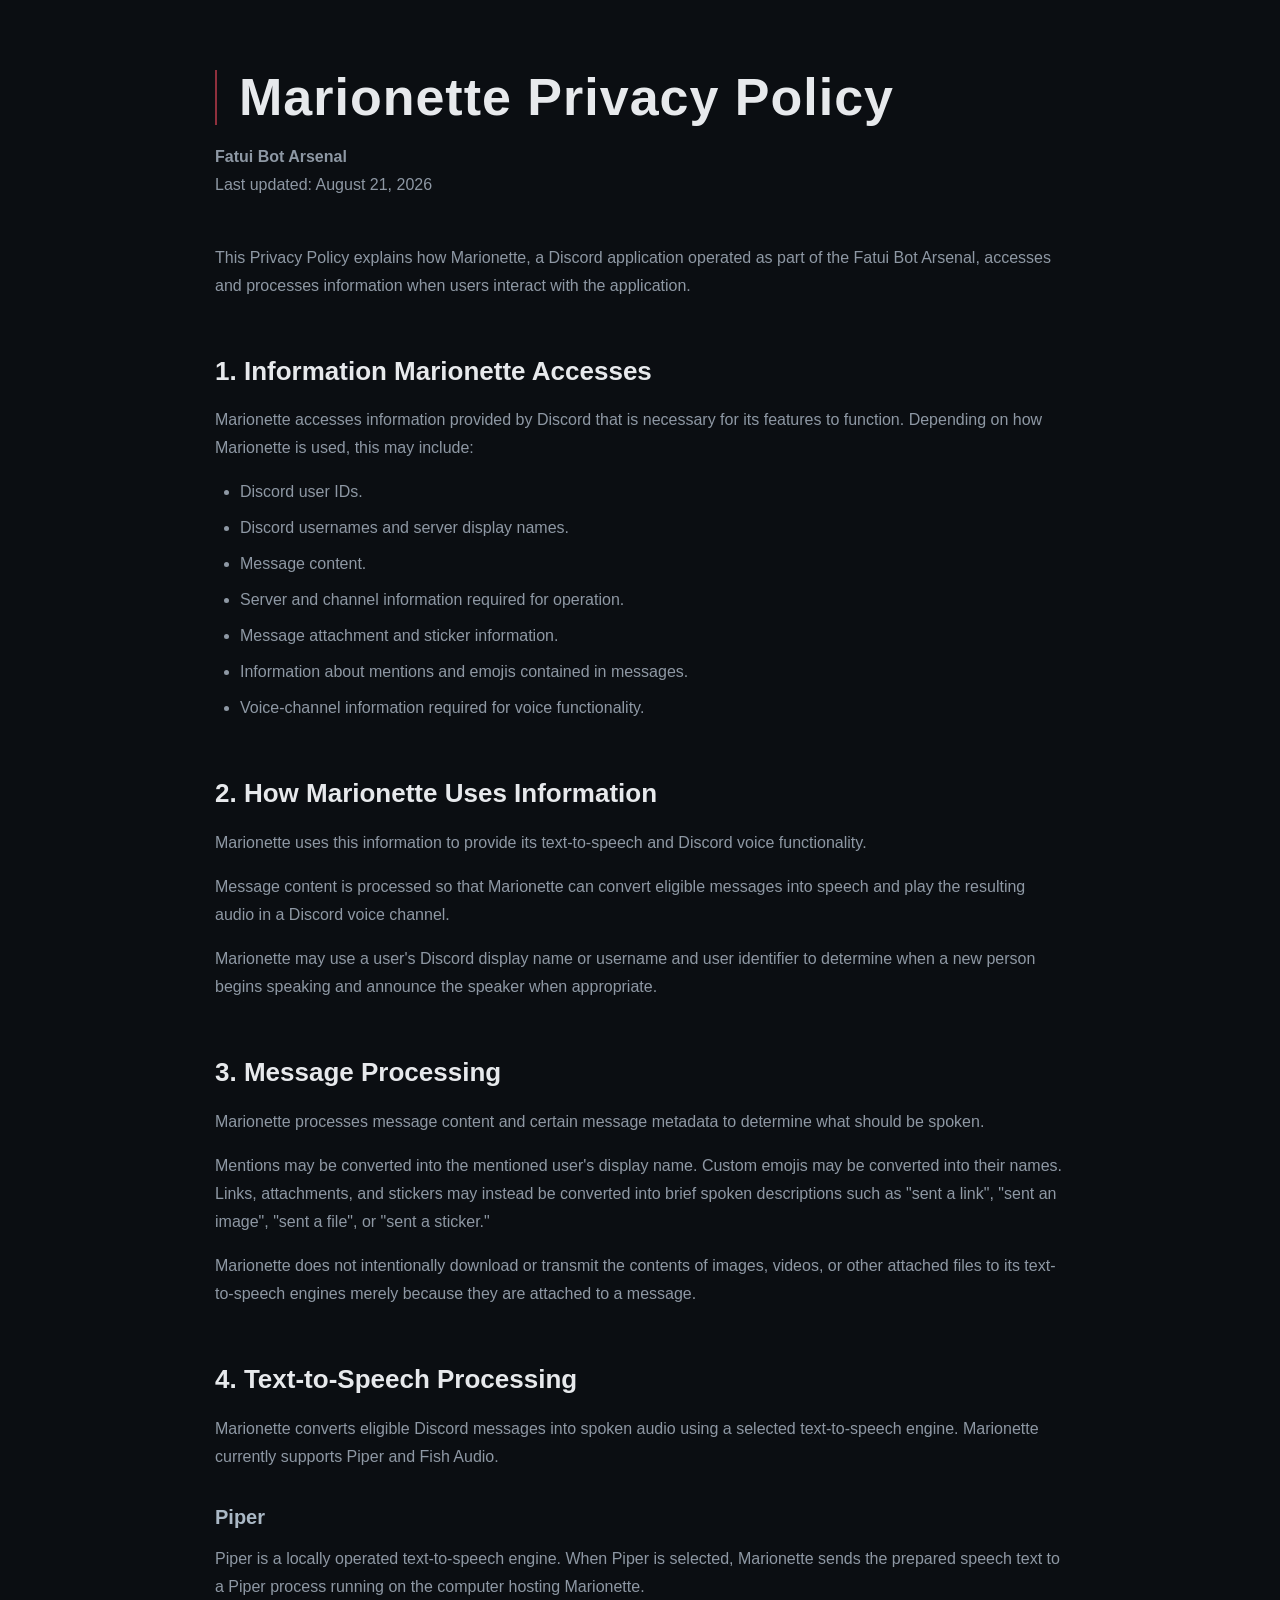
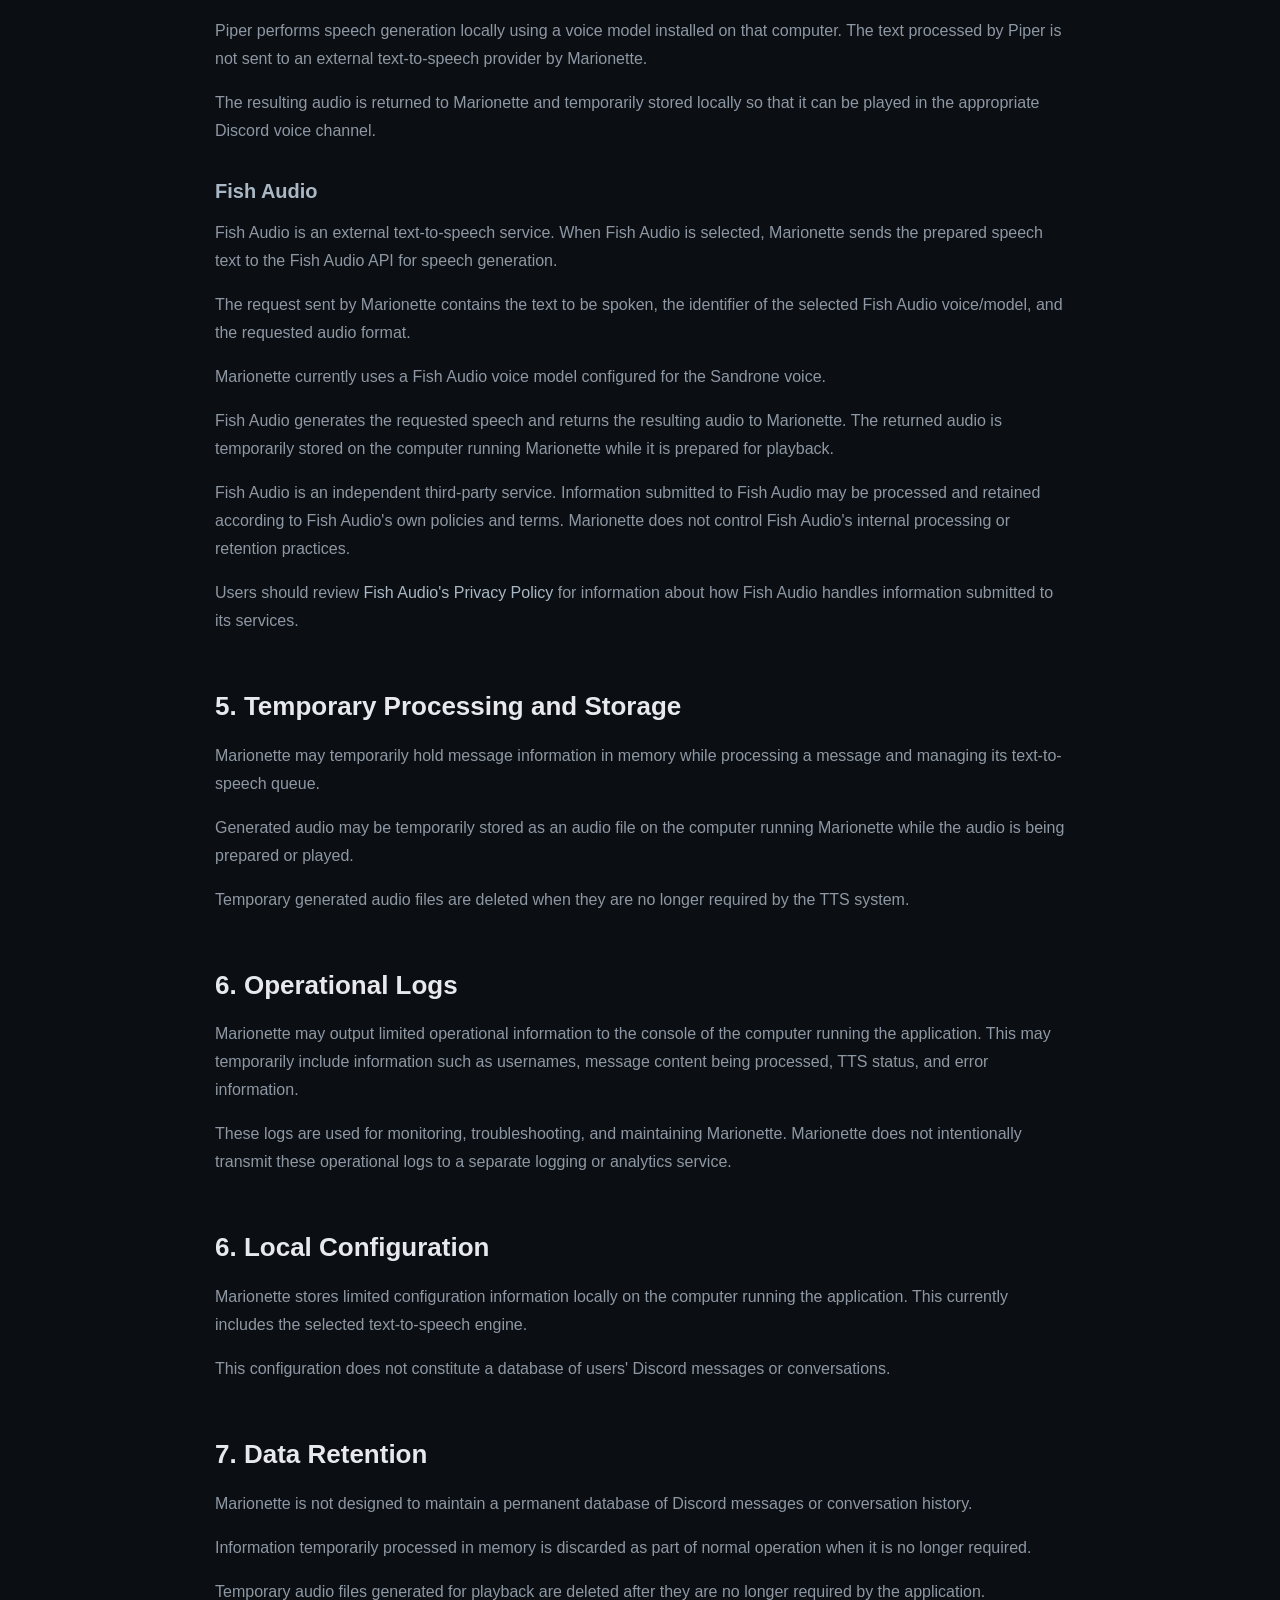
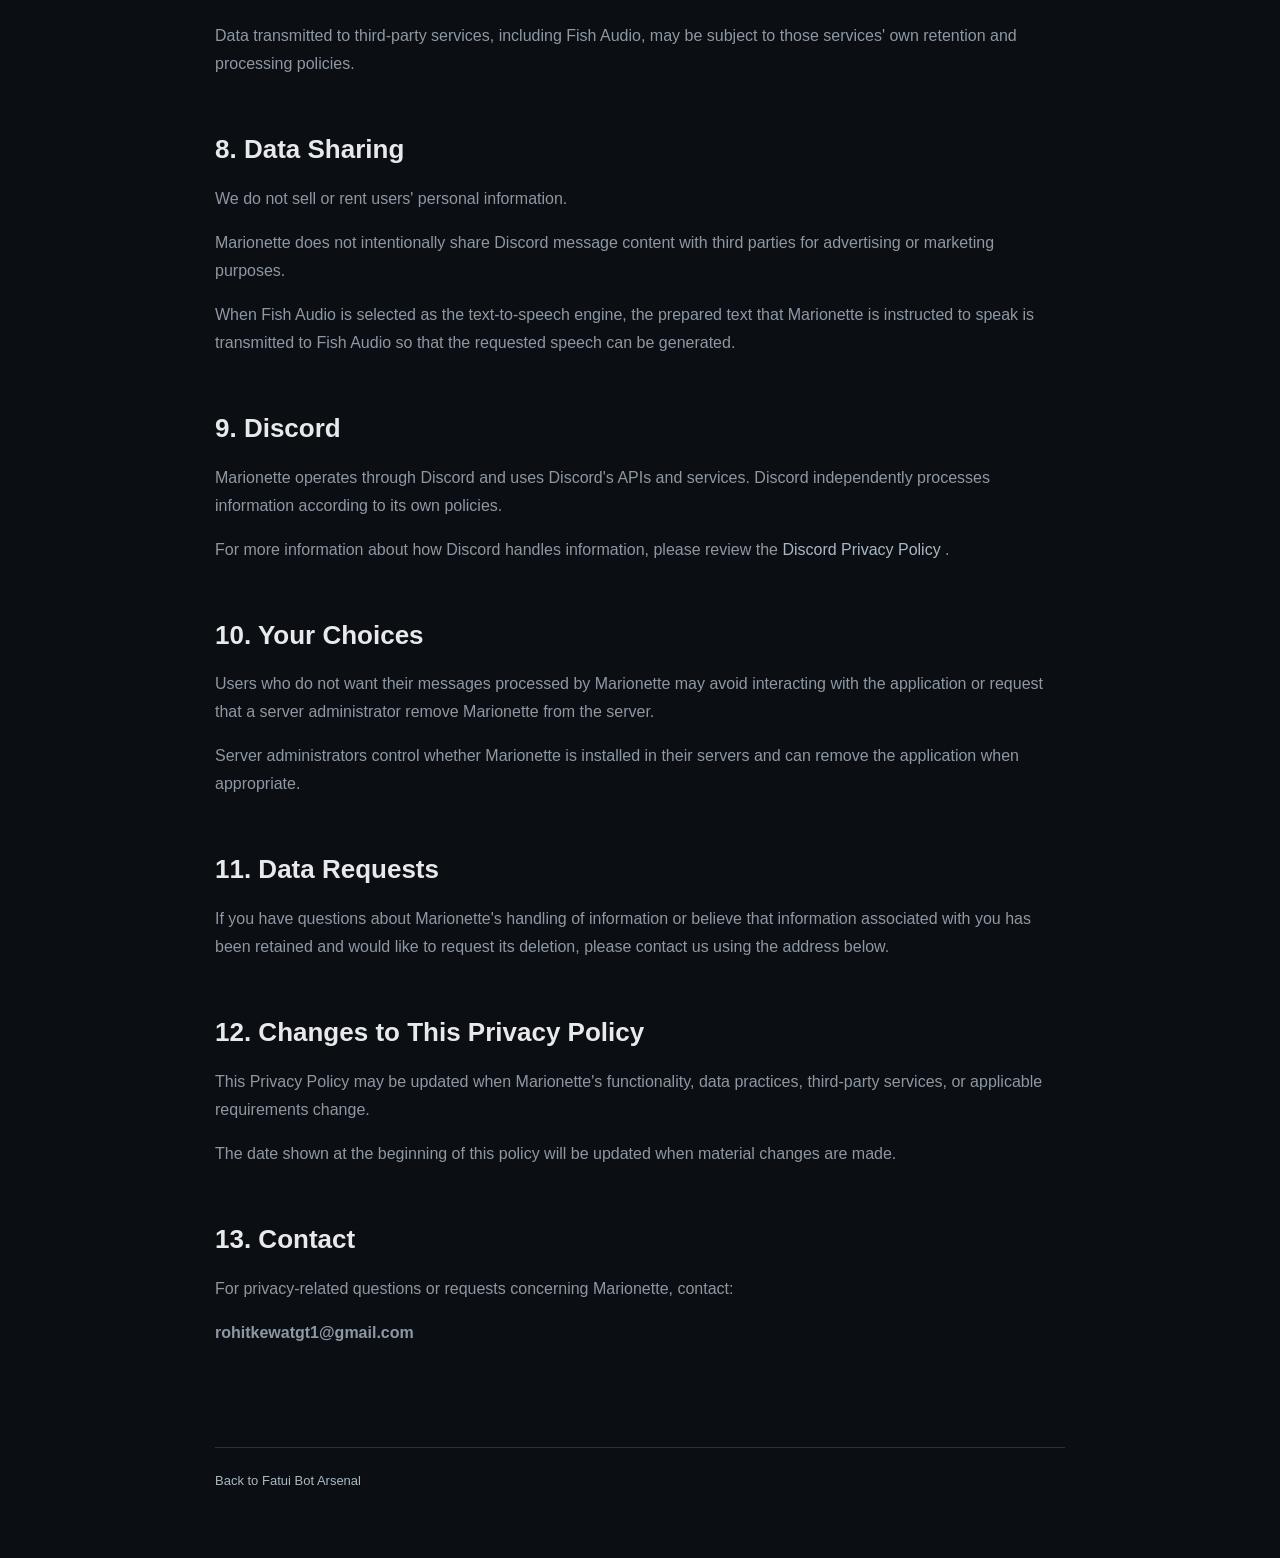
==== commit ad50f4ec: "Update privacy.html" ====
--- a/marionette/privacy.html
+++ b/marionette/privacy.html
@@ -16,14 +16,11 @@
         <h1>Marionette Privacy Policy</h1>
 
 
-    <p>
-        <strong>Fatui Bot Arsenal</strong>
-    </p>
-
-    <p>
-        Last updated: August 21, 2026
-    </p>
-
+   <p class="document-meta">
+    <strong>Fatui Bot Arsenal</strong><br>
+    Last updated: August 21, 2026
+</p>
+        
     <p>
         This Privacy Policy explains how Marionette, a Discord
         application operated as part of the Fatui Bot Arsenal,
